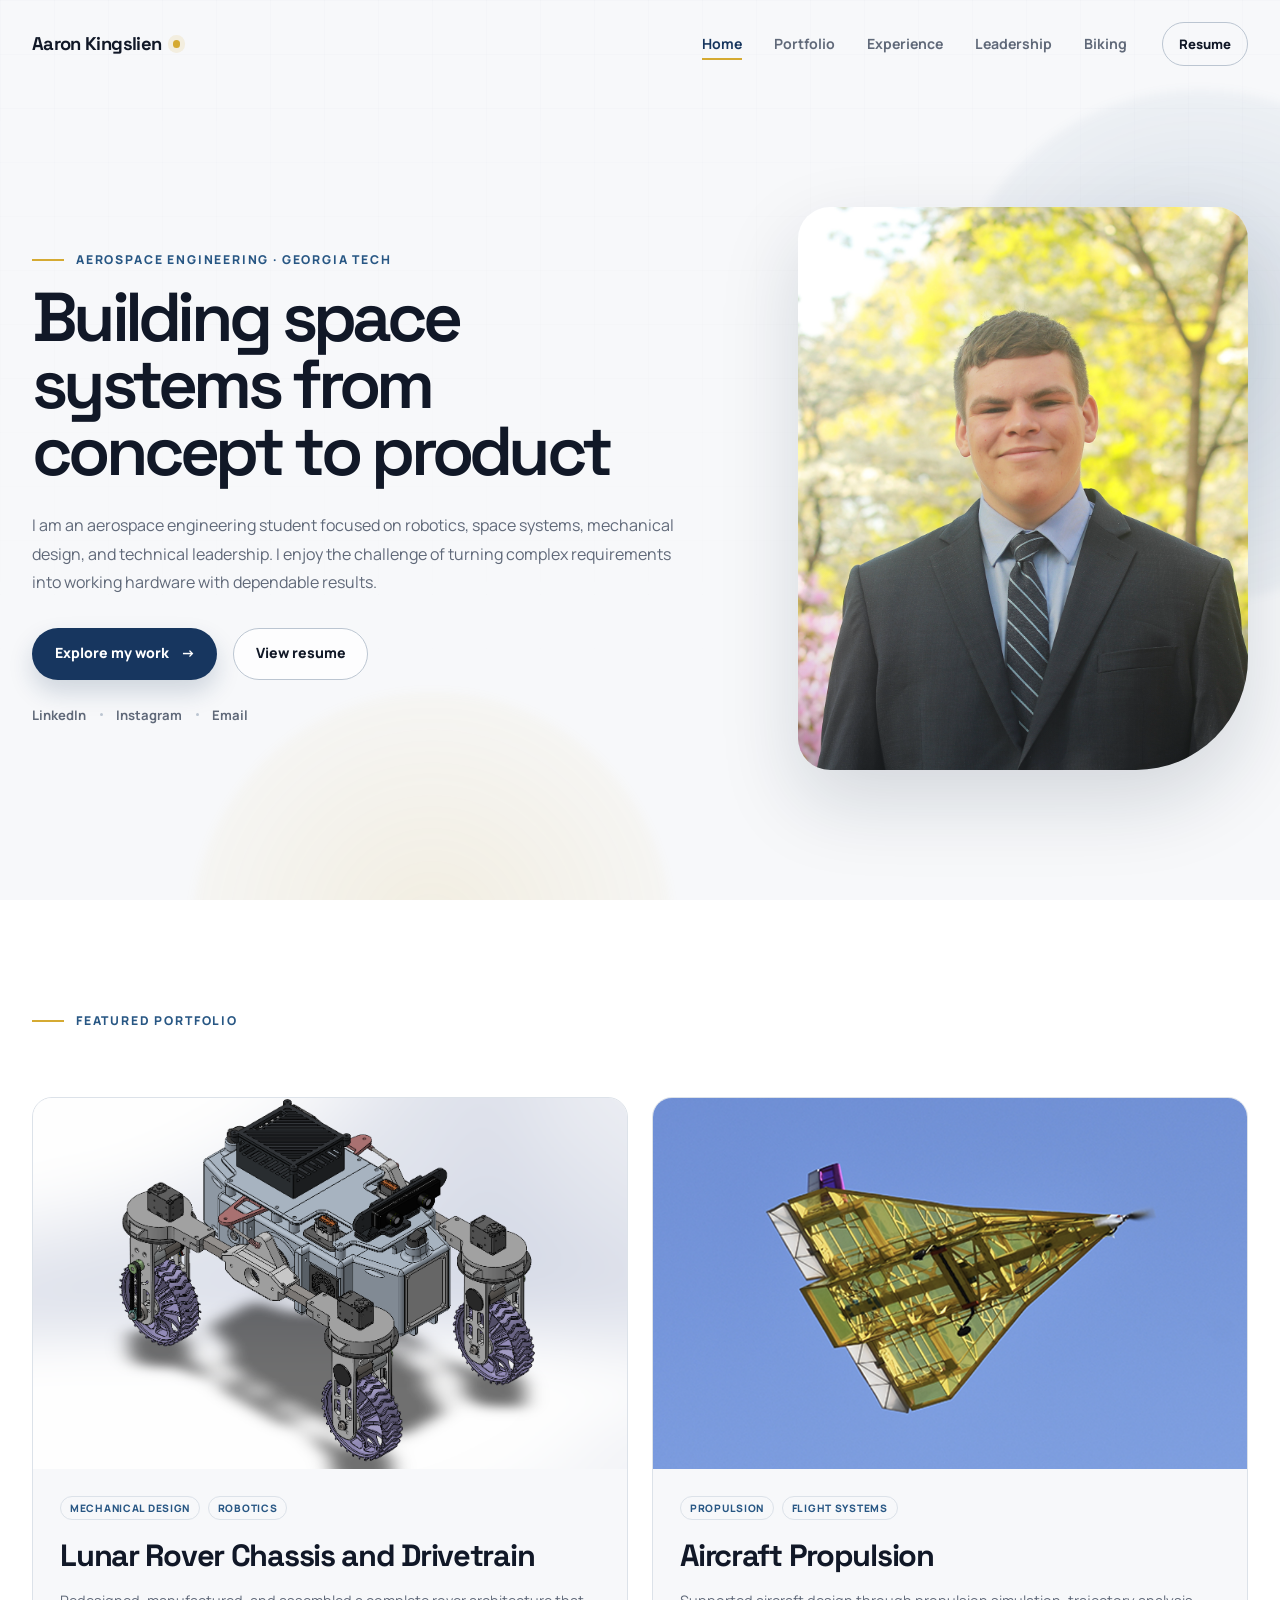
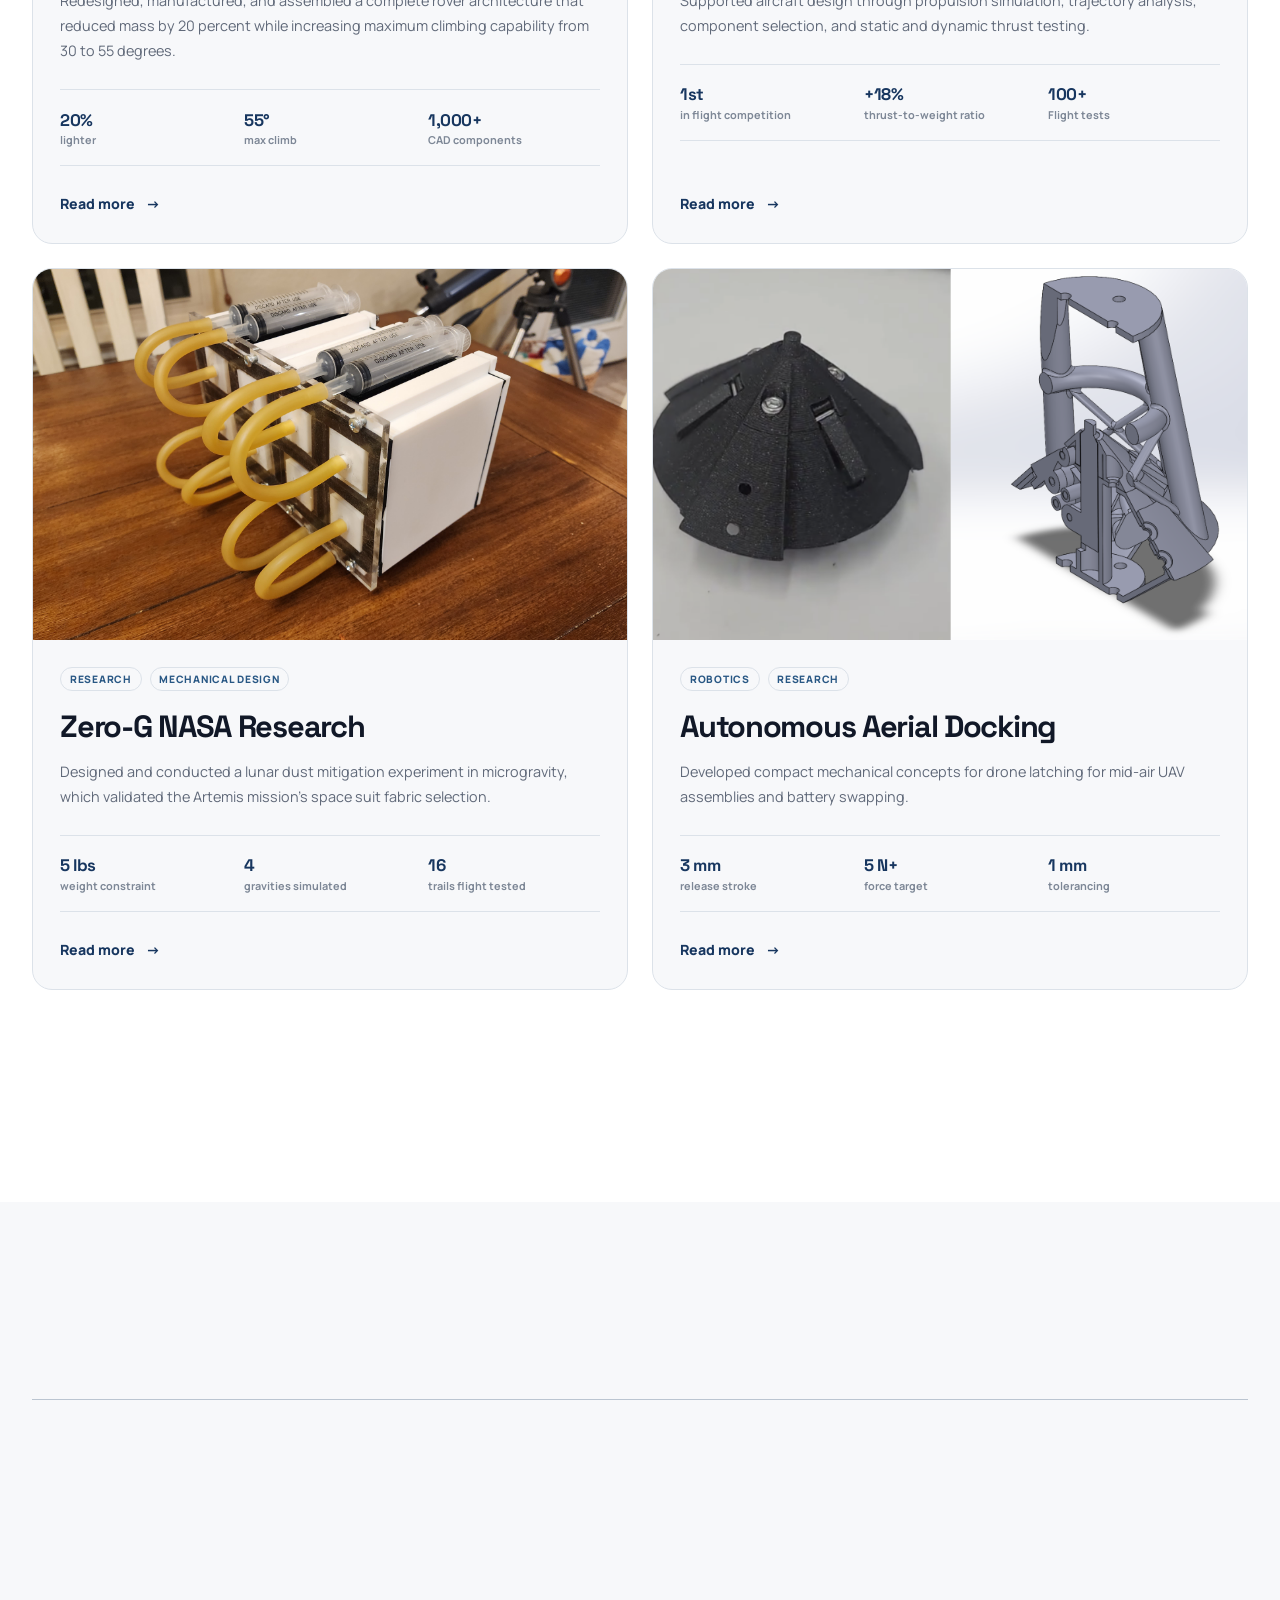
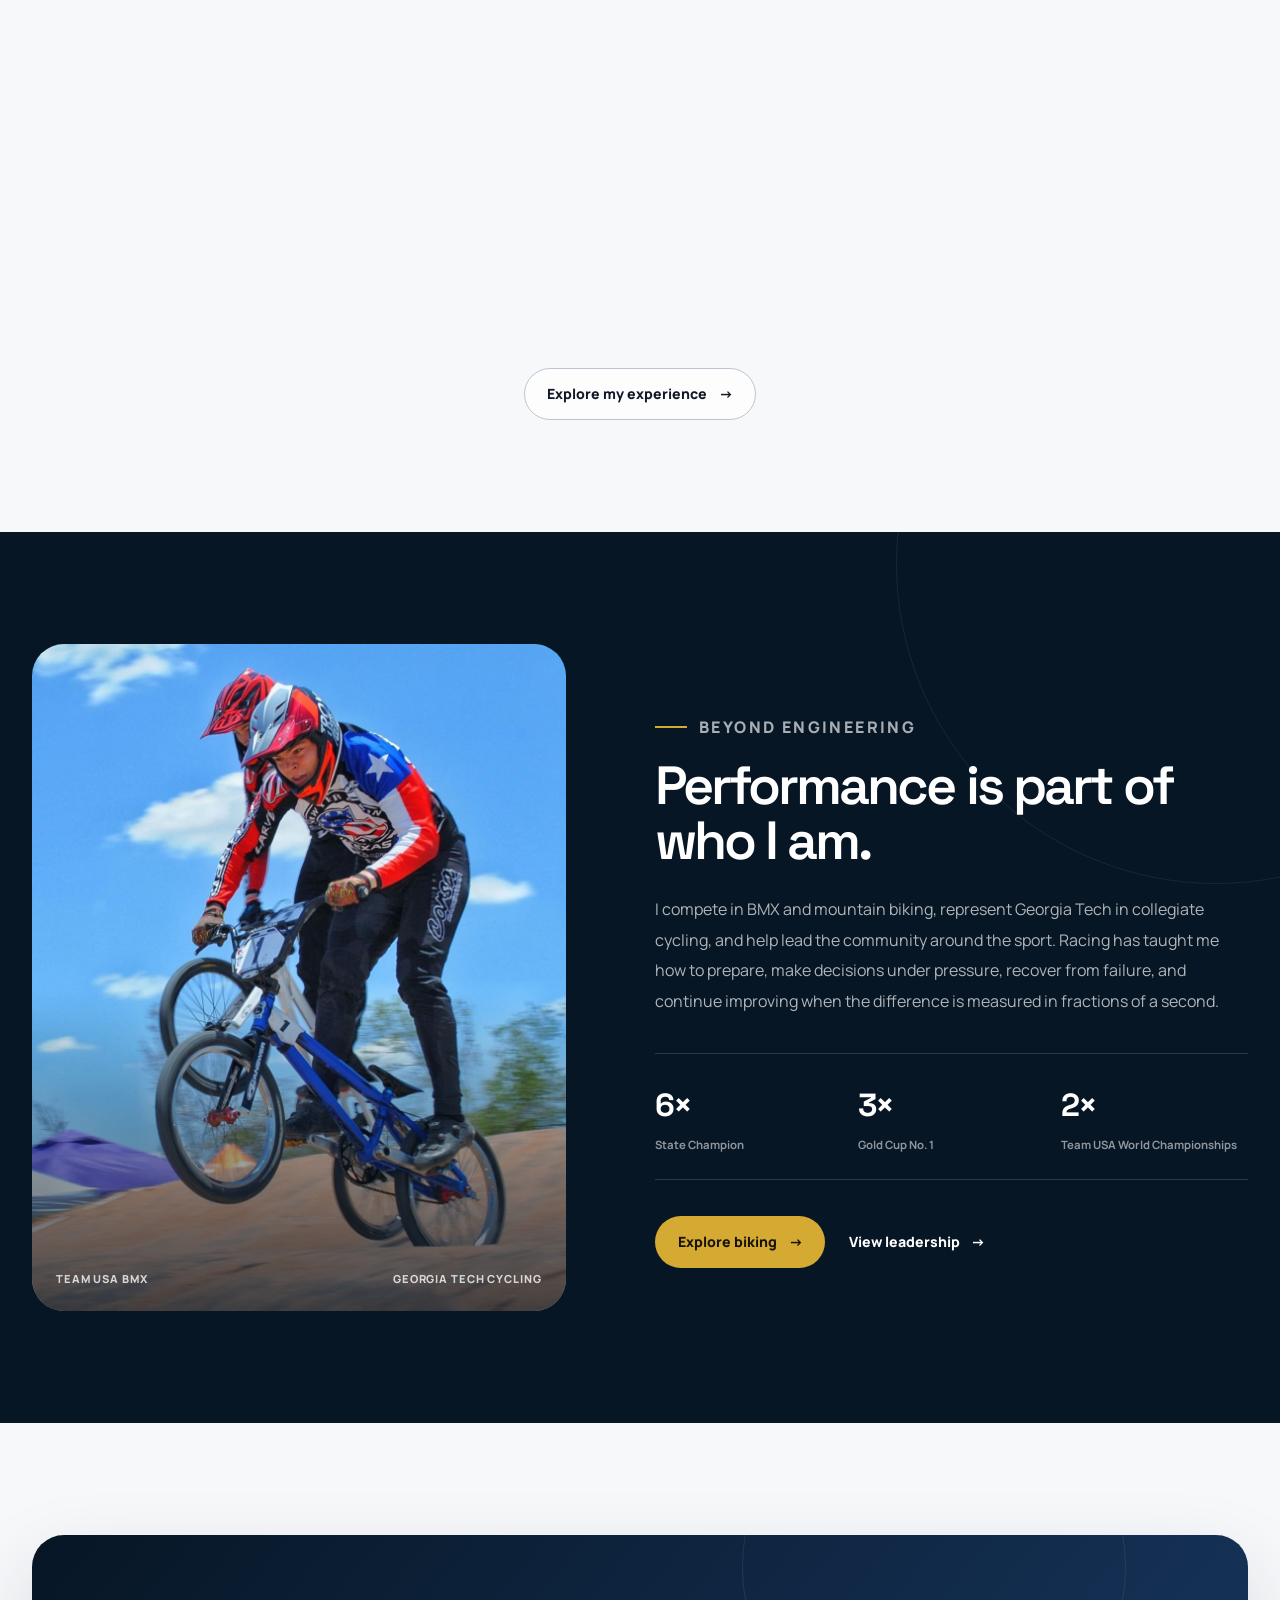
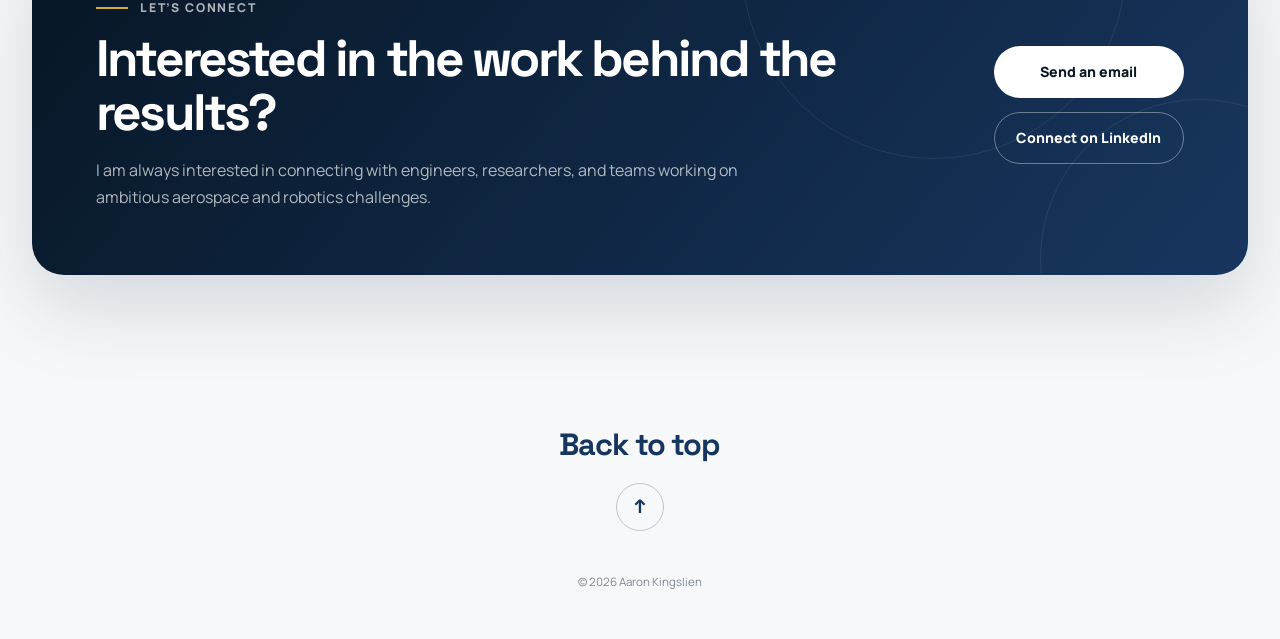
==== index.html @ 7bcaa2c6 "Uploaded from VS Code" ====
<!DOCTYPE html>
<html lang="en">
<head>
    <meta charset="UTF-8">

    <meta
        name="viewport"
        content="width=device-width, initial-scale=1.0"
    >

    <meta
        name="description"
        content="Aaron Kingslien is an aerospace engineering student at Georgia Tech focused on robotics, space systems, mechanical design, and high-performance engineering."
    >

    <title>Aaron Kingslien | Aerospace Engineering</title>

    <link rel="preconnect" href="https://fonts.googleapis.com">
    <link rel="preconnect" href="https://fonts.gstatic.com" crossorigin>

    <link
        href="https://fonts.googleapis.com/css2?family=Manrope:wght@400;500;600;700&family=Space+Grotesk:wght@500;600;700&display=swap"
        rel="stylesheet"
    >

    <link rel="stylesheet" href="./style.css">
    <link rel="stylesheet" href="./mediaqueries.css">

    <script src="./script.js" defer></script>
</head>

<body>
    <a class="skip-link" href="#main-content">
        Skip to main content
    </a>

    <header class="site-header" id="site-header">
        <nav class="navbar container" aria-label="Primary navigation">
            <a class="site-logo" href="./" aria-label="Aaron Kingslien home">
                <span class="site-logo__name">Aaron Kingslien</span>
                <span class="site-logo__mark" aria-hidden="true"></span>
            </a>

            <button
                class="menu-toggle"
                type="button"
                aria-label="Open navigation menu"
                aria-expanded="false"
                aria-controls="primary-menu"
            >
                <span></span>
                <span></span>
                <span></span>
            </button>

            <div class="nav-menu" id="primary-menu">
                <ul class="nav-links">
                    <li>
                        <a class="nav-link active" href="./" aria-current="page">
                            Home
                        </a>
                    </li>

                    <li>
                        <a class="nav-link" href="./portfolio/">
                            Portfolio
                        </a>
                    </li>

                    <li>
                        <a class="nav-link" href="./experience/">
                            Experience
                        </a>
                    </li>

                    <li>
                        <a class="nav-link" href="./leadership/">
                            Leadership
                        </a>
                    </li>

                    <li>
                        <a class="nav-link" href="./biking/">
                            Biking
                        </a>
                    </li>
                </ul>

                <a
                    class="nav-resume"
                    href="./assets/Aaron_Kingslien_Resume.pdf"
                    target="_blank"
                    rel="noopener noreferrer"
                >
                    Resume
                </a>
            </div>
        </nav>
    </header>

    <main id="main-content">

        <!-- =====================================================
             HERO
        ====================================================== -->

        <section class="hero section">
            <div class="hero__background" aria-hidden="true">
                <div class="hero__grid"></div>
                <div class="hero__orb hero__orb--one"></div>
                <div class="hero__orb hero__orb--two"></div>
            </div>

            <div class="hero__layout container">
                <div class="hero__content reveal">
                    <p class="eyebrow">
                        Aerospace Engineering · Georgia Tech
                    </p>

                    <h1 class="hero__title">
                        Building space systems from concept to product
                    </h1>

                    <p class="hero__description">
                        I am an aerospace engineering student focused on robotics,
                        space systems, mechanical design, and technical leadership.
                        I enjoy the challenge of turning complex requirements into working hardware with dependable results.
                    </p>

                    <div class="hero__actions">
                        <a class="button button--primary" href="./portfolio/">
                            Explore my work
                            <span aria-hidden="true">→</span>
                        </a>

                        <a
                            class="button button--secondary"
                            href="./assets/Aaron_Kingslien_Resume.pdf"
                            target="_blank"
                            rel="noopener noreferrer"
                        >
                            View resume
                        </a>
                    </div>

                    <div class="hero__links" aria-label="Professional links">
                        <a
                            href="https://www.linkedin.com/in/aaron-kingslien/"
                            target="_blank"
                            rel="noopener noreferrer"
                        >
                            LinkedIn
                        </a>

                        <span aria-hidden="true"></span>

                        <a
                            href="https://www.instagram.com/aaronkingslien/"
                            target="_blank"
                            rel="noopener noreferrer"
                        >
                            Instagram
                        </a>

                        <span aria-hidden="true"></span>

                        <a href="mailto:akingslien3@gatech.edu">
                            Email
                        </a>
                    </div>
                </div>

                <div class="hero__visual reveal">
                    <div class="hero__image-frame">
                        <img
                            class="hero__image"
                            src="./assets/GT_Headshot.JPG"
                            alt="Aaron Kingslien"
                        >
                    </div>
                </div>
            </div>
        </section>


        <!-- =====================================================
             FEATURED PORTFOLIO
        ====================================================== -->

        <section class="featured-work section">
            <div class="container">
                <div class="section-heading section-heading--split reveal">
                    <div>
                        <p class="eyebrow">Featured portfolio</p>

                    </div>

                </div>

                <div class="portfolio-grid">

                    <article class="portfolio-card reveal" id="lunar-rover">
                        <a
                            class="portfolio-card__image-link"
                            href="./portfolio/#lunar-rover"
                            aria-label="View lunar rover project"
                        >
                            <div class="portfolio-card__image-wrap">
                                <img
                                    class="portfolio-card__image"
                                    src="./assets/NOVA_CAD.png"
                                    alt="Lunar rover chassis and drivetrain redesign"
                                    loading="lazy"
                                >
                            </div>
                        </a>

                        <div class="portfolio-card__body">
                            <div class="portfolio-card__meta">
                                <span>Mechanical Design</span>
                                <span>Robotics</span>
                            </div>

                            <h3>
                                Lunar Rover Chassis and Drivetrain
                            </h3>

                            <p>
                                Redesigned, manufactured, and assembled a complete
                                rover architecture that reduced mass by 20 percent
                                while increasing maximum climbing capability from
                                30 to 55 degrees.
                            </p>

                            <div class="portfolio-card__metrics">
                                <span>
                                    <strong>20%</strong>
                                    lighter
                                </span>

                                <span>
                                    <strong>55°</strong>
                                    max climb
                                </span>

                                <span>
                                    <strong>1,000+</strong>
                                    CAD components
                                </span>
                            </div>

                            <a class="text-link" href="./portfolio/#lunar-rover">
                                Read more
                                <span aria-hidden="true">→</span>
                            </a>
                        </div>
                    </article>

                    <article class="portfolio-card reveal" id="propulsion">
                        <a
                            class="portfolio-card__image-link"
                            href="./portfolio/#design-build-fly"
                            aria-label="View propulsion project"
                        >
                            <div class="portfolio-card__image-wrap">
                                <img
                                    class="portfolio-card__image"
                                    src="./assets/DBF_AquaBuzz.png"
                                    alt="Aircraft propulsion and performance testing"
                                    loading="lazy"
                                >
                            </div>
                        </a>

                        <div class="portfolio-card__body">
                            <div class="portfolio-card__meta">
                                <span>Propulsion</span>
                                <span>Flight Systems</span>
                            </div>

                            <h3>
                                Aircraft Propulsion
                            </h3>

                            <p>
                                Supported aircraft design through propulsion
                                simulation, trajectory analysis, component selection,
                                and static and dynamic thrust testing.
                            </p>

                            <div class="portfolio-card__metrics">
                                <span>
                                    <strong>1st</strong>
                                    in flight competition
                                </span>

                                <span>
                                    <strong>+18%</strong>
                                    thrust-to-weight ratio
                                </span>

                                <span>
                                    <strong>100+</strong>
                                    Flight tests
                                </span>
                            </div>

                            <a class="text-link" href="./portfolio/#design-build-fly">
                                Read more
                                <span aria-hidden="true">→</span>
                            </a>
                        </div>
                    </article>


                    <article class="portfolio-card reveal" id="zero-g">
                        <a
                            class="portfolio-card__image-link"
                            href="./portfolio/#zero-g"
                            aria-label="View Zero-G research project"
                        >
                            <div class="portfolio-card__image-wrap">
                                <img
                                    class="portfolio-card__image"
                                    src="./assets/Dust_Mitigation_Apparatus.jpg"
                                    alt="Zero-G research experiment"
                                    loading="lazy"
                                >
                            </div>
                        </a>

                        <div class="portfolio-card__body">
                            <div class="portfolio-card__meta">
                                <span>Research</span>
                                <span>Mechanical Design</span>
                            </div>

                            <h3>
                                Zero-G NASA Research
                            </h3>

                            <p>
                                Designed and conducted a lunar dust mitigation experiment in microgravity, which
                                validated the Artemis mission's space suit fabric selection.
                            </p>

                            <div class="portfolio-card__metrics">
                                <span>
                                    <strong>5 lbs</strong>
                                    weight constraint
                                </span>

                                <span>
                                    <strong>4</strong>
                                    gravities simulated
                                </span>

                                <span>
                                    <strong>16</strong>
                                    trails flight tested
                                </span>
                            </div>

                            <a class="text-link" href="./portfolio/#zero-g">
                                Read more
                                <span aria-hidden="true">→</span>
                            </a>
                        </div>
                    </article>
                    
                    <article class="portfolio-card reveal" id="aerolatch">
                        <a
                            class="portfolio-card__image-link"
                            href="./portfolio/#aerolatch"
                            aria-label="View aerial docking project"
                        >
                            <div class="portfolio-card__image-wrap">
                                <img
                                    class="portfolio-card__image"
                                    src="./assets/AeroLatch_Early_Stage.png"
                                    alt="Autonomous aerial docking system"
                                    loading="lazy"
                                >
                            </div>
                        </a>

                        <div class="portfolio-card__body">
                            <div class="portfolio-card__meta">
                                <span>Robotics</span>
                                <span>Research</span>
                            </div>

                            <h3>
                                Autonomous Aerial Docking
                            </h3>

                            <p>
                                Developed compact mechanical concepts for drone latching for mid-air UAV assemblies and battery swapping.
                            </p>

                            <div class="portfolio-card__metrics">
                                <span>
                                    <strong>3 mm</strong>
                                    release stroke
                                </span>

                                <span>
                                    <strong>5 N+</strong>
                                    force target
                                </span>

                                <span>
                                    <strong>1 mm</strong>
                                    tolerancing
                                </span>
                            </div>

                            <a class="text-link" href="./portfolio/#aerolatch">
                                Read more
                                <span aria-hidden="true">→</span>
                            </a>
                        </div>
                    </article>

                </div>

                <div class="section-action reveal">
                    <a class="button button--secondary" href="./portfolio/">
                        View complete portfolio
                        <span aria-hidden="true">→</span>
                    </a>
                </div>
            </div>
        </section>


        <!-- =====================================================
             EXPERIENCE
        ====================================================== -->

        <section class="experience-preview section">
            <div class="container">
                <div class="section-heading section-heading--split reveal">
                    <div>
                        <p class="eyebrow">Featured Experience</p>
                    </div>
                </div>

                <div class="experience-list">

                    <article class="experience-row reveal">
                        <div class="experience-row__index">01</div>

                        <div class="experience-row__organization">
                            <h3>Aerospace Robotics Laboratory</h3>
                            <p>Georgia Institute of Technology</p>
                        </div>

                        <div class="experience-row__role">
                            <span>Undergraduate Researcher</span>
                            <span>Robotics · Mechanical Systems</span>
                        </div>

                        <a
                            class="experience-row__link"
                            href="./experience/#arl"
                            aria-label="View Aerospace Robotics Laboratory experience"
                        >
                            <span aria-hidden="true">↗</span>
                        </a>
                    </article>

                    <article class="experience-row reveal">
                        <div class="experience-row__index">02</div>

                        <div class="experience-row__organization">
                            <h3>Southwest Research Institute</h3>
                            <p>San Antonio, Texas</p>
                        </div>

                        <div class="experience-row__role">
                            <span>Aerospace Engineering Intern</span>
                            <span>Space Hardware · Instrumentation</span>
                        </div>

                        <a
                            class="experience-row__link"
                            href="./experience/#swri"
                            aria-label="View Southwest Research Institute experience"
                        >
                            <span aria-hidden="true">↗</span>
                        </a>
                    </article>

                    <article class="experience-row reveal">
                        <div class="experience-row__index">03</div>

                        <div class="experience-row__organization">
                            <h3>NASA Intern</h3>
                            <p>Austin, Texas</p>
                        </div>

                        <div class="experience-row__role">
                            <span>Student Researcher</span>
                            <span>Mechanical Design · Scientific Communication</span>
                        </div>

                        <a
                            class="experience-row__link"
                            href="./experience/#nasa-sees"
                            aria-label="View NASA SEES experience"
                        >
                            <span aria-hidden="true">↗</span>
                        </a>
                    </article>

                    <article class="experience-row reveal">
                        <div class="experience-row__index">04</div>

                        <div class="experience-row__organization">
                            <h3>Georgia Tech Design Build Fly</h3>
                            <p>Student Aircraft Design Team</p>
                        </div>

                        <div class="experience-row__role">
                            <span>Propulsion Lead</span>
                            <span>Flight Testing · Simulations</span>
                        </div>

                        <a
                            class="experience-row__link"
                            href="./experience/#dbf"
                            aria-label="View Design Build Fly experience"
                        >
                            <span aria-hidden="true">↗</span>
                        </a>
                    </article>

                </div>

                <div class="section-action reveal">
                    <a class="button button--secondary" href="./experience/">
                        Explore my experience
                        <span aria-hidden="true">→</span>
                    </a>
                </div>
            </div>
        </section>


        <!-- =====================================================
             BEYOND ENGINEERING
        ====================================================== -->

        <section class="beyond-engineering section">
            <div class="container">
                <div class="beyond-engineering__layout">

                    <div class="beyond-engineering__image-wrap reveal">
                        <img
                            class="beyond-engineering__image"
                            src="./assets/BMX_Battle_With_Trevor.jpg"
                            alt="Aaron Kingslien competing in cycling"
                            loading="lazy"
                        >

                        <div class="beyond-engineering__caption">
                            <span>Team USA BMX</span>
                            <span>Georgia Tech Cycling</span>
                        </div>
                    </div>

                    <div class="beyond-engineering__content reveal">
                        <p class="eyebrow">Beyond engineering</p>

                        <h2 class="section-title">
                            Performance is part of who I am.
                        </h2>

                        <p>
                            I compete in BMX and mountain biking, represent Georgia
                            Tech in collegiate cycling, and help lead the community
                            around the sport. Racing has taught me how to prepare,
                            make decisions under pressure, recover from failure,
                            and continue improving when the difference is measured
                            in fractions of a second.
                        </p>

                        <div class="beyond-engineering__stats">
                            <div>
                                <strong>6×</strong>
                                <span>State Champion</span>
                            </div>

                            <div>
                                <strong>3×</strong>
                                <span>Gold Cup No. 1</span>
                            </div>

                            <div>
                                <strong>2×</strong>
                                <span>Team USA World Championships</span>
                            </div>
                        </div>

                        <div class="beyond-engineering__actions">
                            <a class="button button--primary" href="./biking/">
                                Explore biking
                                <span aria-hidden="true">→</span>
                            </a>

                            <a class="text-link" href="./leadership/">
                                View leadership
                                <span aria-hidden="true">→</span>
                            </a>
                        </div>
                    </div>

                </div>
            </div>
        </section>


        <!-- =====================================================
             CONTACT
        ====================================================== -->

        <section class="contact-section section" id="contact">
            <div class="container">
                <div class="contact-card reveal">

                    <div class="contact-card__content">
                        <p class="eyebrow">Let’s connect</p>

                        <h2>
                            Interested in the work behind the results?
                        </h2>

                        <p>
                            I am always interested in connecting with engineers,
                            researchers, and teams working on ambitious aerospace
                            and robotics challenges.
                        </p>
                    </div>

                    <div class="contact-card__actions">
                        <a
                            class="button button--light"
                            href="mailto:akingslien3@gatech.edu"
                        >
                            Send an email
                        </a>

                        <a
                            class="button button--outline-light"
                            href="https://www.linkedin.com/in/aaron-kingslien/"
                            target="_blank"
                            rel="noopener noreferrer"
                        >
                            Connect on LinkedIn
                        </a>
                    </div>

                </div>
            </div>
        </section>

    </main>


    <!-- =====================================================
         BACK TO TOP
    ====================================================== -->

    <footer class="minimal-footer">
        <div class="container">
            <a class="back-to-top reveal" href="#main-content">
                <span>Back to top</span>
                <span class="back-to-top__arrow" aria-hidden="true">↑</span>
            </a>

            <p class="minimal-footer__copyright">
                © <span id="current-year">2026</span> Aaron Kingslien
            </p>
        </div>
    </footer>
</body>
</html>
---- style.css ----
/* =========================================================
   AARON KINGSLIEN — SHARED WEBSITE STYLES
   ========================================================= */


/* -------------------------
   DESIGN VARIABLES
------------------------- */

:root {
    --color-background: #f7f8fa;
    --color-surface: #ffffff;
    --color-surface-soft: #edf1f5;
    --color-text: #111827;
    --color-text-soft: #606979;
    --color-text-light: #7d8796;
    --color-border: #dce2e9;
    --color-border-dark: #bbc5d1;

    --color-primary: #17365f;
    --color-primary-light: #285784;
    --color-primary-dark: #071625;
    --color-accent: #d5aa32;

    --color-white: #ffffff;

    --font-body: "Manrope", sans-serif;
    --font-heading: "Space Grotesk", sans-serif;

    --container-width: 1240px;
    --container-padding: 2rem;

    --section-spacing: 7rem;

    --radius-small: 0.75rem;
    --radius-medium: 1.25rem;
    --radius-large: 2rem;

    --shadow-small:
        0 12px 30px rgba(15, 35, 55, 0.07);

    --shadow-medium:
        0 24px 60px rgba(15, 35, 55, 0.12);

    --shadow-large:
        0 32px 80px rgba(15, 35, 55, 0.15);

    --transition-fast: 180ms ease;
    --transition-standard: 320ms cubic-bezier(0.2, 0.7, 0.2, 1);
}


/* -------------------------
   RESET
------------------------- */

*,
*::before,
*::after {
    box-sizing: border-box;
    margin: 0;
    padding: 0;
}

html {
    scroll-behavior: smooth;
    scroll-padding-top: 6rem;
}

body {
    min-width: 320px;
    overflow-x: hidden;
    background: var(--color-background);
    color: var(--color-text);
    font-family: var(--font-body);
    font-size: 1rem;
    line-height: 1.7;
    -webkit-font-smoothing: antialiased;
    text-rendering: optimizeLegibility;
}

body.menu-open {
    overflow: hidden;
}

img,
picture,
svg,
video {
    display: block;
    max-width: 100%;
}

button,
input,
textarea,
select {
    font: inherit;
}

button {
    border: 0;
}

a {
    color: inherit;
    text-decoration: none;
}

ul,
ol {
    list-style: none;
}

::selection {
    background: var(--color-primary);
    color: var(--color-white);
}


/* -------------------------
   ACCESSIBILITY
------------------------- */

.skip-link {
    position: fixed;
    top: 1rem;
    left: 1rem;
    z-index: 9999;
    padding: 0.8rem 1rem;
    border-radius: var(--radius-small);
    background: var(--color-primary-dark);
    color: var(--color-white);
    font-weight: 700;
    transform: translateY(-180%);
    transition: transform var(--transition-fast);
}

.skip-link:focus {
    transform: translateY(0);
}

:focus-visible {
    outline: 3px solid rgba(213, 170, 50, 0.65);
    outline-offset: 4px;
}


/* -------------------------
   GLOBAL LAYOUT
------------------------- */

.container {
    width: min(
        calc(100% - (var(--container-padding) * 2)),
        var(--container-width)
    );
    margin-inline: auto;
}

.section {
    position: relative;
    padding-block: var(--section-spacing);
}

.eyebrow {
    display: flex;
    align-items: center;
    gap: 0.75rem;
    margin-bottom: 1rem;
    color: var(--color-primary-light);
    font-size: 0.76rem;
    font-weight: 800;
    letter-spacing: 0.15em;
    line-height: 1.4;
    text-transform: uppercase;
}

.eyebrow::before {
    width: 2rem;
    height: 2px;
    background: var(--color-accent);
    content: "";
}

.section-heading {
    max-width: 790px;
    margin-bottom: 3.25rem;
}

.section-heading--split {
    display: grid;
    grid-template-columns: minmax(0, 1.1fr) minmax(280px, 0.75fr);
    gap: 5rem;
    align-items: end;
    max-width: none;
}

.section-title {
    max-width: 850px;
    font-family: var(--font-heading);
    font-size: clamp(2.4rem, 4.2vw, 4.2rem);
    font-weight: 600;
    letter-spacing: -0.055em;
    line-height: 1.03;
}

.section-summary {
    max-width: 650px;
    color: var(--color-text-soft);
    font-size: 1.02rem;
    line-height: 1.85;
}

.section-action {
    display: flex;
    justify-content: center;
    margin-top: 3rem;
}


/* -------------------------
   BUTTONS AND LINKS
------------------------- */

.button {
    display: inline-flex;
    min-height: 3.25rem;
    align-items: center;
    justify-content: center;
    gap: 0.75rem;
    padding: 0.85rem 1.35rem;
    border: 1px solid transparent;
    border-radius: 999px;
    font-size: 0.88rem;
    font-weight: 800;
    line-height: 1;
    transition:
        color var(--transition-standard),
        background-color var(--transition-standard),
        border-color var(--transition-standard),
        box-shadow var(--transition-standard),
        transform var(--transition-standard);
}

.button:hover {
    transform: translateY(-3px);
}

.button span {
    transition: transform var(--transition-standard);
}

.button:hover span {
    transform: translateX(3px);
}

.button--primary {
    background: var(--color-primary);
    color: var(--color-white);
    box-shadow: 0 12px 24px rgba(23, 54, 95, 0.18);
}

.button--primary:hover {
    background: var(--color-primary-dark);
    box-shadow: 0 18px 34px rgba(23, 54, 95, 0.25);
}

.button--secondary {
    border-color: var(--color-border-dark);
    background: rgba(255, 255, 255, 0.72);
    color: var(--color-text);
}

.button--secondary:hover {
    border-color: var(--color-primary);
    background: var(--color-white);
    color: var(--color-primary);
    box-shadow: var(--shadow-small);
}

.button--light {
    background: var(--color-white);
    color: var(--color-primary-dark);
}

.button--light:hover {
    background: #edf4fb;
}

.button--outline-light {
    border-color: rgba(255, 255, 255, 0.38);
    color: var(--color-white);
}

.button--outline-light:hover {
    border-color: var(--color-white);
    background: rgba(255, 255, 255, 0.08);
}

.text-link {
    display: inline-flex;
    align-items: center;
    gap: 0.65rem;
    color: var(--color-primary);
    font-size: 0.88rem;
    font-weight: 800;
    transition:
        color var(--transition-fast),
        gap var(--transition-standard);
}

.text-link:hover {
    gap: 0.95rem;
    color: var(--color-primary-dark);
}


/* -------------------------
   HEADER AND NAVIGATION
------------------------- */

.site-header {
    position: fixed;
    top: 0;
    right: 0;
    left: 0;
    z-index: 1000;
    border-bottom: 1px solid transparent;
    transition:
        background-color var(--transition-standard),
        border-color var(--transition-standard),
        box-shadow var(--transition-standard);
}

.site-header.scrolled {
    border-color: rgba(188, 197, 209, 0.5);
    background: rgba(247, 248, 250, 0.9);
    box-shadow: 0 8px 28px rgba(17, 24, 39, 0.05);
    backdrop-filter: blur(18px);
    -webkit-backdrop-filter: blur(18px);
}

.navbar {
    display: flex;
    min-height: 5.5rem;
    align-items: center;
    justify-content: space-between;
    gap: 2rem;
}

.site-logo {
    position: relative;
    z-index: 10;
    display: inline-flex;
    align-items: center;
    gap: 0.7rem;
    color: var(--color-text);
    font-family: var(--font-heading);
    font-size: 1.15rem;
    font-weight: 700;
    letter-spacing: -0.035em;
}

.site-logo__mark {
    width: 0.47rem;
    height: 0.47rem;
    border-radius: 50%;
    background: var(--color-accent);
    box-shadow: 0 0 0 5px rgba(213, 170, 50, 0.13);
}

.nav-menu {
    display: flex;
    align-items: center;
    gap: 2.2rem;
}

.nav-links {
    display: flex;
    align-items: center;
    gap: 2rem;
}

.nav-link {
    position: relative;
    padding-block: 0.4rem;
    color: var(--color-text-soft);
    font-size: 0.88rem;
    font-weight: 700;
    transition: color var(--transition-fast);
}

.nav-link::after {
    position: absolute;
    right: 0;
    bottom: 0;
    left: 0;
    height: 2px;
    background: var(--color-accent);
    content: "";
    transform: scaleX(0);
    transform-origin: right;
    transition: transform var(--transition-standard);
}

.nav-link:hover,
.nav-link.active {
    color: var(--color-primary);
}

.nav-link:hover::after,
.nav-link.active::after {
    transform: scaleX(1);
    transform-origin: left;
}

.nav-resume {
    display: inline-flex;
    min-height: 2.75rem;
    align-items: center;
    padding: 0.6rem 1rem;
    border: 1px solid var(--color-border-dark);
    border-radius: 999px;
    font-size: 0.82rem;
    font-weight: 800;
    transition:
        color var(--transition-standard),
        background-color var(--transition-standard),
        border-color var(--transition-standard),
        transform var(--transition-standard);
}

.nav-resume:hover {
    border-color: var(--color-primary);
    background: var(--color-primary);
    color: var(--color-white);
    transform: translateY(-2px);
}

.menu-toggle {
    display: none;
    position: relative;
    z-index: 10;
    width: 2.8rem;
    height: 2.8rem;
    align-items: center;
    justify-content: center;
    border-radius: 50%;
    background: transparent;
    cursor: pointer;
}

.menu-toggle span {
    position: absolute;
    width: 1.45rem;
    height: 2px;
    border-radius: 999px;
    background: var(--color-text);
    transition:
        top var(--transition-standard),
        transform var(--transition-standard),
        opacity var(--transition-standard);
}

.menu-toggle span:nth-child(1) {
    top: 0.88rem;
}

.menu-toggle span:nth-child(2) {
    top: 1.35rem;
}

.menu-toggle span:nth-child(3) {
    top: 1.82rem;
}

.menu-toggle.open span:nth-child(1) {
    top: 1.35rem;
    transform: rotate(45deg);
}

.menu-toggle.open span:nth-child(2) {
    opacity: 0;
}

.menu-toggle.open span:nth-child(3) {
    top: 1.35rem;
    transform: rotate(-45deg);
}


/* -------------------------
   HERO
------------------------- */

.hero {
    display: flex;
    min-height: 100svh;
    align-items: center;
    overflow: hidden;
    padding-top: 7.8rem;
    padding-bottom: 3rem;
}

.hero__background {
    position: absolute;
    inset: 0;
    z-index: -2;
    overflow: hidden;
    pointer-events: none;
}

.hero__grid {
    position: absolute;
    inset: 0;
    opacity: 0.4;
    background-image:
        linear-gradient(
            rgba(23, 54, 95, 0.045) 1px,
            transparent 1px
        ),
        linear-gradient(
            90deg,
            rgba(23, 54, 95, 0.045) 1px,
            transparent 1px
        );
    background-size: 54px 54px;
    mask-image:
        linear-gradient(
            to bottom,
            rgba(0, 0, 0, 0.8),
            transparent 90%
        );
}

.hero__orb {
    position: absolute;
    border-radius: 50%;
    filter: blur(5px);
}

.hero__orb--one {
    top: 10%;
    right: -11rem;
    width: 32rem;
    height: 32rem;
    background:
        radial-gradient(
            circle,
            rgba(40, 87, 132, 0.16),
            rgba(40, 87, 132, 0)
        );
}

.hero__orb--two {
    bottom: -17rem;
    left: 15%;
    width: 30rem;
    height: 30rem;
    background:
        radial-gradient(
            circle,
            rgba(213, 170, 50, 0.12),
            rgba(213, 170, 50, 0)
        );
}

.hero__layout {
    display: grid;
    grid-template-columns: minmax(0, 1.08fr) minmax(360px, 0.78fr);
    gap: clamp(4rem, 7vw, 7rem);
    align-items: center;
}

.hero__content {
    position: relative;
    z-index: 2;
}

.hero__title {
    max-width: 760px;
    font-family: var(--font-heading);
    font-size: clamp(3.15rem, 5.4vw, 5.6rem);
    font-weight: 600;
    letter-spacing: -0.068em;
    line-height: 0.97;
}

.hero__description {
    max-width: 700px;
    margin-top: 1.6rem;
    color: var(--color-text-soft);
    font-size: clamp(1rem, 1.25vw, 1.15rem);
    line-height: 1.8;
}

.hero__actions {
    display: flex;
    flex-wrap: wrap;
    gap: 1rem;
    margin-top: 1.9rem;
}

.hero__links {
    display: flex;
    flex-wrap: wrap;
    align-items: center;
    gap: 0.85rem;
    margin-top: 1.5rem;
    color: var(--color-text-soft);
    font-size: 0.82rem;
    font-weight: 700;
}

.hero__links a {
    transition: color var(--transition-fast);
}

.hero__links a:hover {
    color: var(--color-primary);
}

.hero__links > span {
    width: 3px;
    height: 3px;
    border-radius: 50%;
    background: var(--color-border-dark);
}

.hero__visual {
    display: flex;
    justify-content: flex-end;
}

.hero__image-frame {
    position: relative;
    width: min(100%, 450px);
    aspect-ratio: 4 / 5;
    overflow: hidden;
    border-radius: 2rem 2rem 7rem 2rem;
    background: var(--color-surface-soft);
    box-shadow: var(--shadow-large);
}

.hero__image-frame::after {
    position: absolute;
    inset: 0;
    background:
        linear-gradient(
            to top,
            rgba(4, 19, 33, 0.18),
            transparent 38%
        );
    content: "";
    pointer-events: none;
}

.hero__image {
    width: 100%;
    height: 100%;
    object-fit: cover;
    object-position: center;
}


/* -------------------------
   FEATURED PORTFOLIO
------------------------- */

.featured-work {
    background: var(--color-surface);
}

.portfolio-grid {
    display: grid;
    grid-template-columns: repeat(2, minmax(0, 1fr));
    gap: 1.5rem;
}

.portfolio-card {
    display: flex;
    min-height: 100%;
    flex-direction: column;
    overflow: hidden;
    border: 1px solid var(--color-border);
    border-radius: var(--radius-medium);
    background: var(--color-background);
    transition:
        border-color var(--transition-standard),
        box-shadow var(--transition-standard),
        transform var(--transition-standard);
}

.portfolio-card:hover {
    border-color: rgba(23, 54, 95, 0.28);
    box-shadow: var(--shadow-medium);
    transform: translateY(-6px);
}

.portfolio-card__image-wrap {
    aspect-ratio: 16 / 10;
    overflow: hidden;
    background: var(--color-surface-soft);
}

.portfolio-card__image {
    width: 100%;
    height: 100%;
    object-fit: cover;
    object-position: center;
    transition: transform 700ms cubic-bezier(0.2, 0.7, 0.2, 1);
}

.portfolio-card:hover .portfolio-card__image {
    transform: scale(1.045);
}

.portfolio-card__body {
    display: flex;
    flex: 1;
    flex-direction: column;
    align-items: flex-start;
    padding: 1.7rem;
}

.portfolio-card__meta {
    display: flex;
    flex-wrap: wrap;
    gap: 0.5rem;
}

.portfolio-card__meta span {
    padding: 0.35rem 0.55rem;
    border: 1px solid var(--color-border);
    border-radius: 999px;
    color: var(--color-primary-light);
    font-size: 0.64rem;
    font-weight: 800;
    letter-spacing: 0.07em;
    line-height: 1;
    text-transform: uppercase;
}

.portfolio-card h3 {
    margin-top: 1.2rem;
    font-family: var(--font-heading);
    font-size: clamp(1.55rem, 2.4vw, 2.15rem);
    letter-spacing: -0.042em;
    line-height: 1.12;
}

.portfolio-card__body > p {
    margin-top: 0.9rem;
    color: var(--color-text-soft);
    font-size: 0.9rem;
    line-height: 1.75;
}

.portfolio-card__metrics {
    display: grid;
    width: 100%;
    grid-template-columns: repeat(3, minmax(0, 1fr));
    gap: 0.8rem;
    margin-block: 1.6rem;
    padding-block: 1.1rem;
    border-top: 1px solid var(--color-border);
    border-bottom: 1px solid var(--color-border);
}

.portfolio-card__metrics span {
    display: flex;
    flex-direction: column;
    color: var(--color-text-light);
    font-size: 0.68rem;
    font-weight: 700;
    line-height: 1.45;
}

.portfolio-card__metrics strong {
    color: var(--color-primary);
    font-family: var(--font-heading);
    font-size: 1.05rem;
    letter-spacing: -0.03em;
}

.portfolio-card .text-link {
    margin-top: auto;
}


/* -------------------------
   EXPERIENCE
------------------------- */

.experience-preview {
    background: var(--color-background);
}

.experience-list {
    border-top: 1px solid var(--color-border-dark);
}

.experience-row {
    display: grid;
    grid-template-columns: 65px minmax(250px, 1.15fr) minmax(280px, 0.85fr) 50px;
    gap: 1.5rem;
    align-items: center;
    min-height: 130px;
    border-bottom: 1px solid var(--color-border);
    transition:
        background-color var(--transition-standard),
        padding var(--transition-standard);
}

.experience-row:hover {
    padding-inline: 1rem;
    background: var(--color-surface);
}

.experience-row__index {
    color: var(--color-text-light);
    font-family: var(--font-heading);
    font-size: 0.72rem;
    font-weight: 700;
    letter-spacing: 0.1em;
}

.experience-row__organization h3 {
    font-family: var(--font-heading);
    font-size: 1.25rem;
    letter-spacing: -0.03em;
}

.experience-row__organization p {
    margin-top: 0.2rem;
    color: var(--color-text-light);
    font-size: 0.79rem;
    font-weight: 600;
}

.experience-row__role {
    display: flex;
    flex-direction: column;
    gap: 0.25rem;
    color: var(--color-text-soft);
    font-size: 0.82rem;
}

.experience-row__role span:first-child {
    color: var(--color-text);
    font-weight: 800;
}

.experience-row__link {
    display: grid;
    width: 2.7rem;
    height: 2.7rem;
    place-items: center;
    border: 1px solid var(--color-border);
    border-radius: 50%;
    color: var(--color-primary);
    transition:
        color var(--transition-standard),
        background-color var(--transition-standard),
        border-color var(--transition-standard),
        transform var(--transition-standard);
}

.experience-row__link:hover {
    border-color: var(--color-primary);
    background: var(--color-primary);
    color: var(--color-white);
    transform: rotate(10deg);
}


/* -------------------------
   BEYOND ENGINEERING
------------------------- */

.beyond-engineering {
    overflow: hidden;
    background: var(--color-primary-dark);
    color: var(--color-white);
}

.beyond-engineering::before {
    position: absolute;
    top: -18rem;
    right: -16rem;
    width: 40rem;
    height: 40rem;
    border: 1px solid rgba(255, 255, 255, 0.07);
    border-radius: 50%;
    content: "";
}

.beyond-engineering .eyebrow {
    color: rgba(255, 255, 255, 0.65);
}

.beyond-engineering__layout {
    display: grid;
    grid-template-columns: minmax(0, 0.9fr) minmax(0, 1fr);
    gap: clamp(3rem, 7vw, 7rem);
    align-items: center;
}

.beyond-engineering__image-wrap {
    position: relative;
    aspect-ratio: 4 / 5;
    overflow: hidden;
    border-radius: var(--radius-large);
    background: #102942;
}

.beyond-engineering__image {
    width: 100%;
    height: 100%;
    object-fit: cover;
    object-position: center;
}

.beyond-engineering__image-wrap::after {
    position: absolute;
    inset: 0;
    background:
        linear-gradient(
            to top,
            rgba(3, 15, 28, 0.72),
            transparent 48%
        );
    content: "";
    pointer-events: none;
}

.beyond-engineering__caption {
    position: absolute;
    right: 1.5rem;
    bottom: 1.4rem;
    left: 1.5rem;
    z-index: 2;
    display: flex;
    justify-content: space-between;
    gap: 1rem;
    color: rgba(255, 255, 255, 0.78);
    font-size: 0.69rem;
    font-weight: 800;
    letter-spacing: 0.08em;
    text-transform: uppercase;
}

.beyond-engineering__content {
    position: relative;
    z-index: 2;
}

.beyond-engineering__content .section-title {
    color: var(--color-white);
}

.beyond-engineering__content > p {
    max-width: 660px;
    margin-top: 1.6rem;
    color: rgba(255, 255, 255, 0.68);
    font-size: 1rem;
    line-height: 1.9;
}

.beyond-engineering__stats {
    display: grid;
    grid-template-columns: repeat(3, minmax(0, 1fr));
    gap: 1rem;
    margin-block: 2.3rem;
    padding-block: 1.5rem;
    border-top: 1px solid rgba(255, 255, 255, 0.15);
    border-bottom: 1px solid rgba(255, 255, 255, 0.15);
}

.beyond-engineering__stats div {
    display: flex;
    flex-direction: column;
}

.beyond-engineering__stats strong {
    font-family: var(--font-heading);
    font-size: 2rem;
    letter-spacing: -0.05em;
}

.beyond-engineering__stats span {
    margin-top: 0.2rem;
    color: rgba(255, 255, 255, 0.55);
    font-size: 0.71rem;
    font-weight: 700;
}

.beyond-engineering__actions {
    display: flex;
    flex-wrap: wrap;
    align-items: center;
    gap: 1.5rem;
}

.beyond-engineering .button--primary {
    background: var(--color-accent);
    color: #17120a;
    box-shadow: none;
}

.beyond-engineering .button--primary:hover {
    background: #e4b83f;
}

.beyond-engineering .text-link {
    color: var(--color-white);
}


/* -------------------------
   CONTACT
------------------------- */

.contact-section {
    background: var(--color-background);
}

.contact-card {
    position: relative;
    display: grid;
    grid-template-columns: minmax(0, 1fr) auto;
    gap: 4rem;
    align-items: center;
    overflow: hidden;
    padding: clamp(2.5rem, 5vw, 4.5rem);
    border-radius: var(--radius-large);
    background:
        linear-gradient(
            130deg,
            var(--color-primary-dark),
            var(--color-primary)
        );
    color: var(--color-white);
    box-shadow: var(--shadow-large);
}

.contact-card::before,
.contact-card::after {
    position: absolute;
    border: 1px solid rgba(255, 255, 255, 0.08);
    border-radius: 50%;
    content: "";
}

.contact-card::before {
    top: -10rem;
    right: 10%;
    width: 24rem;
    height: 24rem;
}

.contact-card::after {
    right: -7rem;
    bottom: -9rem;
    width: 20rem;
    height: 20rem;
}

.contact-card__content,
.contact-card__actions {
    position: relative;
    z-index: 2;
}

.contact-card .eyebrow {
    color: rgba(255, 255, 255, 0.67);
}

.contact-card h2 {
    max-width: 760px;
    font-family: var(--font-heading);
    font-size: clamp(2.2rem, 4vw, 4rem);
    letter-spacing: -0.055em;
    line-height: 1.05;
}

.contact-card__content > p:last-child {
    max-width: 650px;
    margin-top: 1.1rem;
    color: rgba(255, 255, 255, 0.68);
}

.contact-card__actions {
    display: flex;
    flex-direction: column;
    gap: 0.85rem;
}


/* -------------------------
   MINIMAL FOOTER
------------------------- */

.minimal-footer {
    padding: 1rem 0 3rem;
    background: var(--color-background);
}

.minimal-footer .container {
    display: flex;
    flex-direction: column;
    align-items: center;
}

.back-to-top {
    display: inline-flex;
    flex-direction: column;
    align-items: center;
    gap: 0.75rem;
    padding: 1rem 2rem;
    color: var(--color-primary);
    font-family: var(--font-heading);
    font-size: clamp(1.35rem, 2.4vw, 2rem);
    font-weight: 700;
    letter-spacing: -0.035em;
    transition:
        color var(--transition-standard),
        transform var(--transition-standard);
}

.back-to-top:hover {
    color: var(--color-primary-dark);
    transform: translateY(-6px);
}

.back-to-top__arrow {
    display: grid;
    width: 3rem;
    height: 3rem;
    place-items: center;
    border: 1px solid var(--color-border-dark);
    border-radius: 50%;
    font-size: 1.2rem;
    transition:
        color var(--transition-standard),
        background-color var(--transition-standard),
        border-color var(--transition-standard);
}

.back-to-top:hover .back-to-top__arrow {
    border-color: var(--color-primary);
    background: var(--color-primary);
    color: var(--color-white);
}

.minimal-footer__copyright {
    margin-top: 1.5rem;
    color: var(--color-text-light);
    font-size: 0.72rem;
}


/* -------------------------
   BIDIRECTIONAL SCROLL REVEAL
------------------------- */

.reveal {
    opacity: 0;
    transform: translateY(34px);
    transition:
        opacity 700ms cubic-bezier(0.2, 0.7, 0.2, 1),
        transform 700ms cubic-bezier(0.2, 0.7, 0.2, 1);
    will-change: opacity, transform;
}

.reveal.is-visible {
    opacity: 1;
    transform: translateY(0);
}


/* -------------------------
   REDUCED MOTION
------------------------- */

@media (prefers-reduced-motion: reduce) {
    *,
    *::before,
    *::after {
        scroll-behavior: auto !important;
        animation-duration: 0.01ms !important;
        animation-iteration-count: 1 !important;
        transition-duration: 0.01ms !important;
    }

    .reveal {
        opacity: 1;
        transform: none;
    }
}
---- mediaqueries.css ----
/* =========================================================
   AARON KINGSLIEN — RESPONSIVE STYLES
   ========================================================= */


/* -------------------------
   LARGE LAPTOPS
------------------------- */

@media screen and (max-width: 1180px) {
    :root {
        --container-padding: 1.5rem;
        --section-spacing: 6.5rem;
    }

    .hero__layout {
        grid-template-columns: minmax(0, 1fr) minmax(330px, 0.75fr);
        gap: 4rem;
    }

    .section-heading--split {
        gap: 3rem;
    }

    .experience-row {
        grid-template-columns:
            50px
            minmax(230px, 1fr)
            minmax(250px, 0.8fr)
            45px;
    }
}


/* -------------------------
   TABLETS AND SMALL LAPTOPS
------------------------- */

@media screen and (max-width: 980px) {
    :root {
        --section-spacing: 6rem;
    }

    .menu-toggle {
        display: flex;
    }

    .nav-menu {
        position: fixed;
        top: 0;
        right: 0;
        width: min(82vw, 420px);
        height: 100svh;
        flex-direction: column;
        align-items: stretch;
        justify-content: center;
        gap: 2rem;
        padding: 7rem 2rem 2rem;
        background: rgba(247, 248, 250, 0.98);
        box-shadow: -24px 0 60px rgba(5, 20, 35, 0.14);
        transform: translateX(105%);
        transition: transform var(--transition-standard);
        backdrop-filter: blur(18px);
        -webkit-backdrop-filter: blur(18px);
    }

    .nav-menu.open {
        transform: translateX(0);
    }

    .nav-links {
        flex-direction: column;
        align-items: stretch;
        gap: 0;
    }

    .nav-link {
        display: block;
        padding: 1rem 0;
        border-bottom: 1px solid var(--color-border);
        color: var(--color-text);
        font-family: var(--font-heading);
        font-size: 1.35rem;
    }

    .nav-link::after {
        display: none;
    }

    .nav-resume {
        width: fit-content;
        min-height: 3.2rem;
        padding-inline: 1.25rem;
    }

    .hero {
        min-height: auto;
        padding-top: 8.5rem;
        padding-bottom: 5rem;
    }

    .hero__layout {
        grid-template-columns: 1fr;
        gap: 4rem;
    }

    .hero__content {
        max-width: 820px;
    }

    .hero__title {
        max-width: 820px;
        font-size: clamp(3.2rem, 8vw, 5.4rem);
    }

    .hero__visual {
        justify-content: center;
        max-width: 620px;
        margin-inline: auto;
    }

    .hero__image-frame {
        width: min(75vw, 490px);
    }

    .section-heading--split {
        grid-template-columns: 1fr;
        gap: 1.5rem;
    }

    .section-heading--split .section-summary {
        max-width: 720px;
    }

    .portfolio-grid {
        gap: 1.25rem;
    }

    .portfolio-card__body {
        padding: 1.45rem;
    }

    .portfolio-card__metrics {
        grid-template-columns: 1fr;
        gap: 0.6rem;
    }

    .portfolio-card__metrics span {
        flex-direction: row;
        align-items: baseline;
        justify-content: space-between;
        gap: 1rem;
    }

    .experience-row {
        grid-template-columns: 45px minmax(0, 1fr) 45px;
        gap: 1rem;
        padding-block: 1.5rem;
    }

    .experience-row__role {
        grid-column: 2 / 3;
    }

    .experience-row__link {
        grid-column: 3 / 4;
        grid-row: 1 / span 2;
    }

    .beyond-engineering__layout {
        grid-template-columns: 1fr;
        gap: 4rem;
    }

    .beyond-engineering__image-wrap {
        max-width: 620px;
        aspect-ratio: 16 / 11;
    }

    .contact-card {
        grid-template-columns: 1fr;
        gap: 2.5rem;
    }

    .contact-card__actions {
        flex-direction: row;
        flex-wrap: wrap;
    }
}


/* -------------------------
   LARGE PHONES AND SMALL TABLETS
------------------------- */

@media screen and (max-width: 720px) {
    :root {
        --container-padding: 1.1rem;
        --section-spacing: 5rem;
    }

    html {
        scroll-padding-top: 5.5rem;
    }

    .navbar {
        min-height: 4.9rem;
    }

    .site-logo {
        font-size: 1rem;
    }

    .hero {
        padding-top: 7rem;
        padding-bottom: 4rem;
    }

    .hero__grid {
        background-size: 38px 38px;
    }

    .hero__title {
        font-size: clamp(2.9rem, 12vw, 4.4rem);
        line-height: 0.99;
    }

    .hero__description {
        margin-top: 1.4rem;
        font-size: 0.98rem;
        line-height: 1.75;
    }

    .hero__actions {
        flex-direction: column;
        align-items: stretch;
    }

    .hero__actions .button {
        width: 100%;
    }

    .hero__links {
        gap: 0.65rem;
    }

    .hero__visual {
        padding-inline: 1rem;
    }

    .hero__image-frame {
        width: 100%;
        max-width: 430px;
        border-radius: 1.6rem 1.6rem 5rem 1.6rem;
    }

    .section-title {
        font-size: clamp(2.35rem, 9vw, 3.6rem);
    }

    .section-heading {
        margin-bottom: 2.5rem;
    }

    .portfolio-grid {
        grid-template-columns: 1fr;
    }

    .portfolio-card__body {
        padding: 1.35rem;
    }

    .portfolio-card h3 {
        font-size: 1.7rem;
    }

    .portfolio-card__metrics {
        grid-template-columns: 1fr;
    }

    .experience-row {
        grid-template-columns: 35px minmax(0, 1fr);
    }

    .experience-row__index {
        align-self: start;
        padding-top: 0.25rem;
    }

    .experience-row__role {
        grid-column: 2 / 3;
    }

    .experience-row__link {
        display: none;
    }

    .beyond-engineering__image-wrap {
        aspect-ratio: 4 / 5;
    }

    .beyond-engineering__caption {
        flex-direction: column;
        gap: 0.25rem;
    }

    .beyond-engineering__stats {
        grid-template-columns: 1fr;
    }

    .beyond-engineering__stats div {
        flex-direction: row;
        align-items: baseline;
        justify-content: space-between;
        gap: 1rem;
    }

    .beyond-engineering__actions {
        flex-direction: column;
        align-items: stretch;
    }

    .beyond-engineering__actions .button {
        width: 100%;
    }

    .contact-card {
        padding: 2rem 1.4rem;
        border-radius: 1.4rem;
    }

    .contact-card__actions {
        flex-direction: column;
    }

    .contact-card__actions .button {
        width: 100%;
    }

    .minimal-footer {
        padding-bottom: 2.5rem;
    }
}


/* -------------------------
   SMALL PHONES
------------------------- */

@media screen and (max-width: 480px) {
    :root {
        --container-padding: 0.9rem;
    }

    .nav-menu {
        width: 100%;
        padding-inline: 1.4rem;
    }

    .hero__title {
        font-size: clamp(2.65rem, 13vw, 3.7rem);
    }

    .hero__links > span {
        display: none;
    }

    .hero__links {
        align-items: flex-start;
        gap: 0.8rem 1rem;
    }

    .hero__image-frame {
        border-radius: 1.4rem 1.4rem 3.5rem 1.4rem;
    }

    .portfolio-card__body {
        padding: 1.15rem;
    }

    .portfolio-card h3 {
        font-size: 1.55rem;
    }

    .portfolio-card__body > p {
        font-size: 0.86rem;
    }

    .experience-row {
        grid-template-columns: 28px minmax(0, 1fr);
        gap: 0.75rem;
    }

    .beyond-engineering__content > p {
        font-size: 0.94rem;
    }

    .back-to-top {
        font-size: 1.4rem;
    }
}


/* -------------------------
   LANDSCAPE MOBILE MENU
------------------------- */

@media screen and (max-height: 620px) and (max-width: 980px) {
    .nav-menu {
        justify-content: flex-start;
        overflow-y: auto;
        padding-top: 5.5rem;
    }

    .nav-link {
        padding-block: 0.75rem;
        font-size: 1.1rem;
    }
}
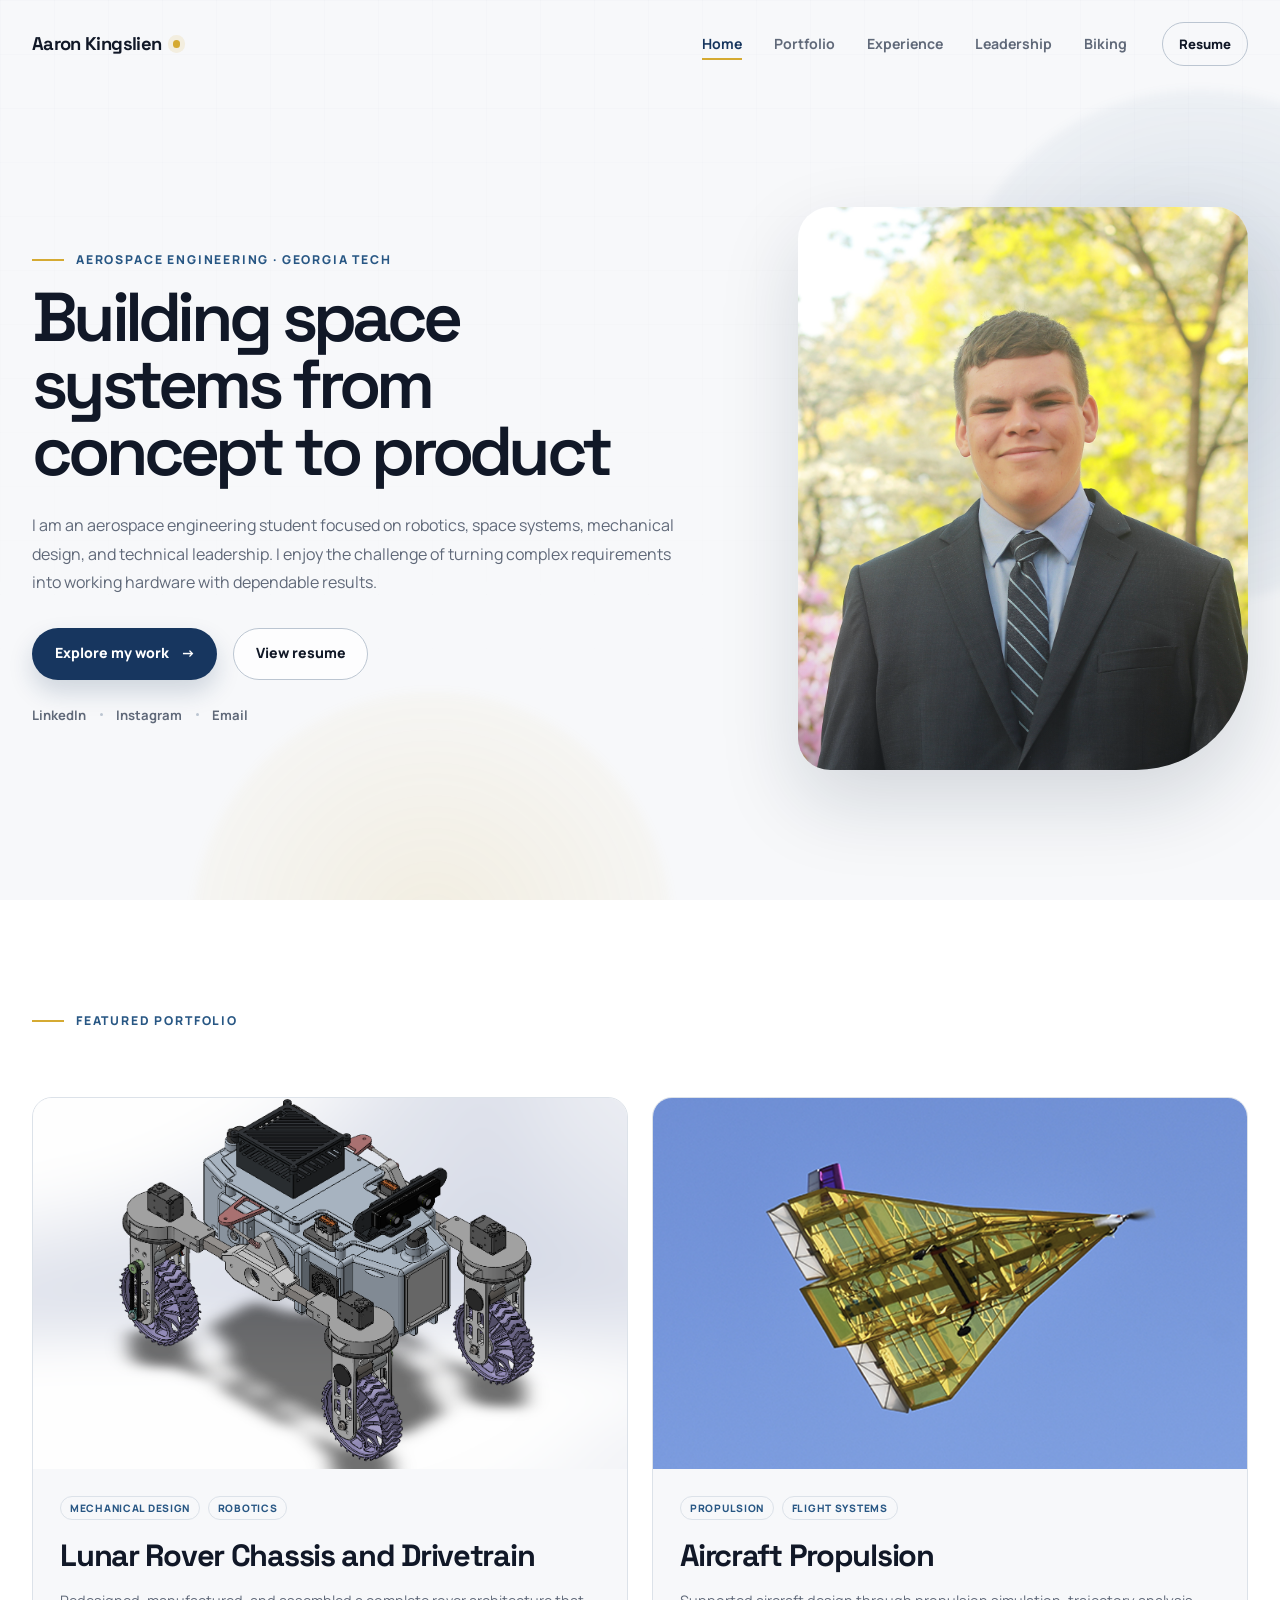
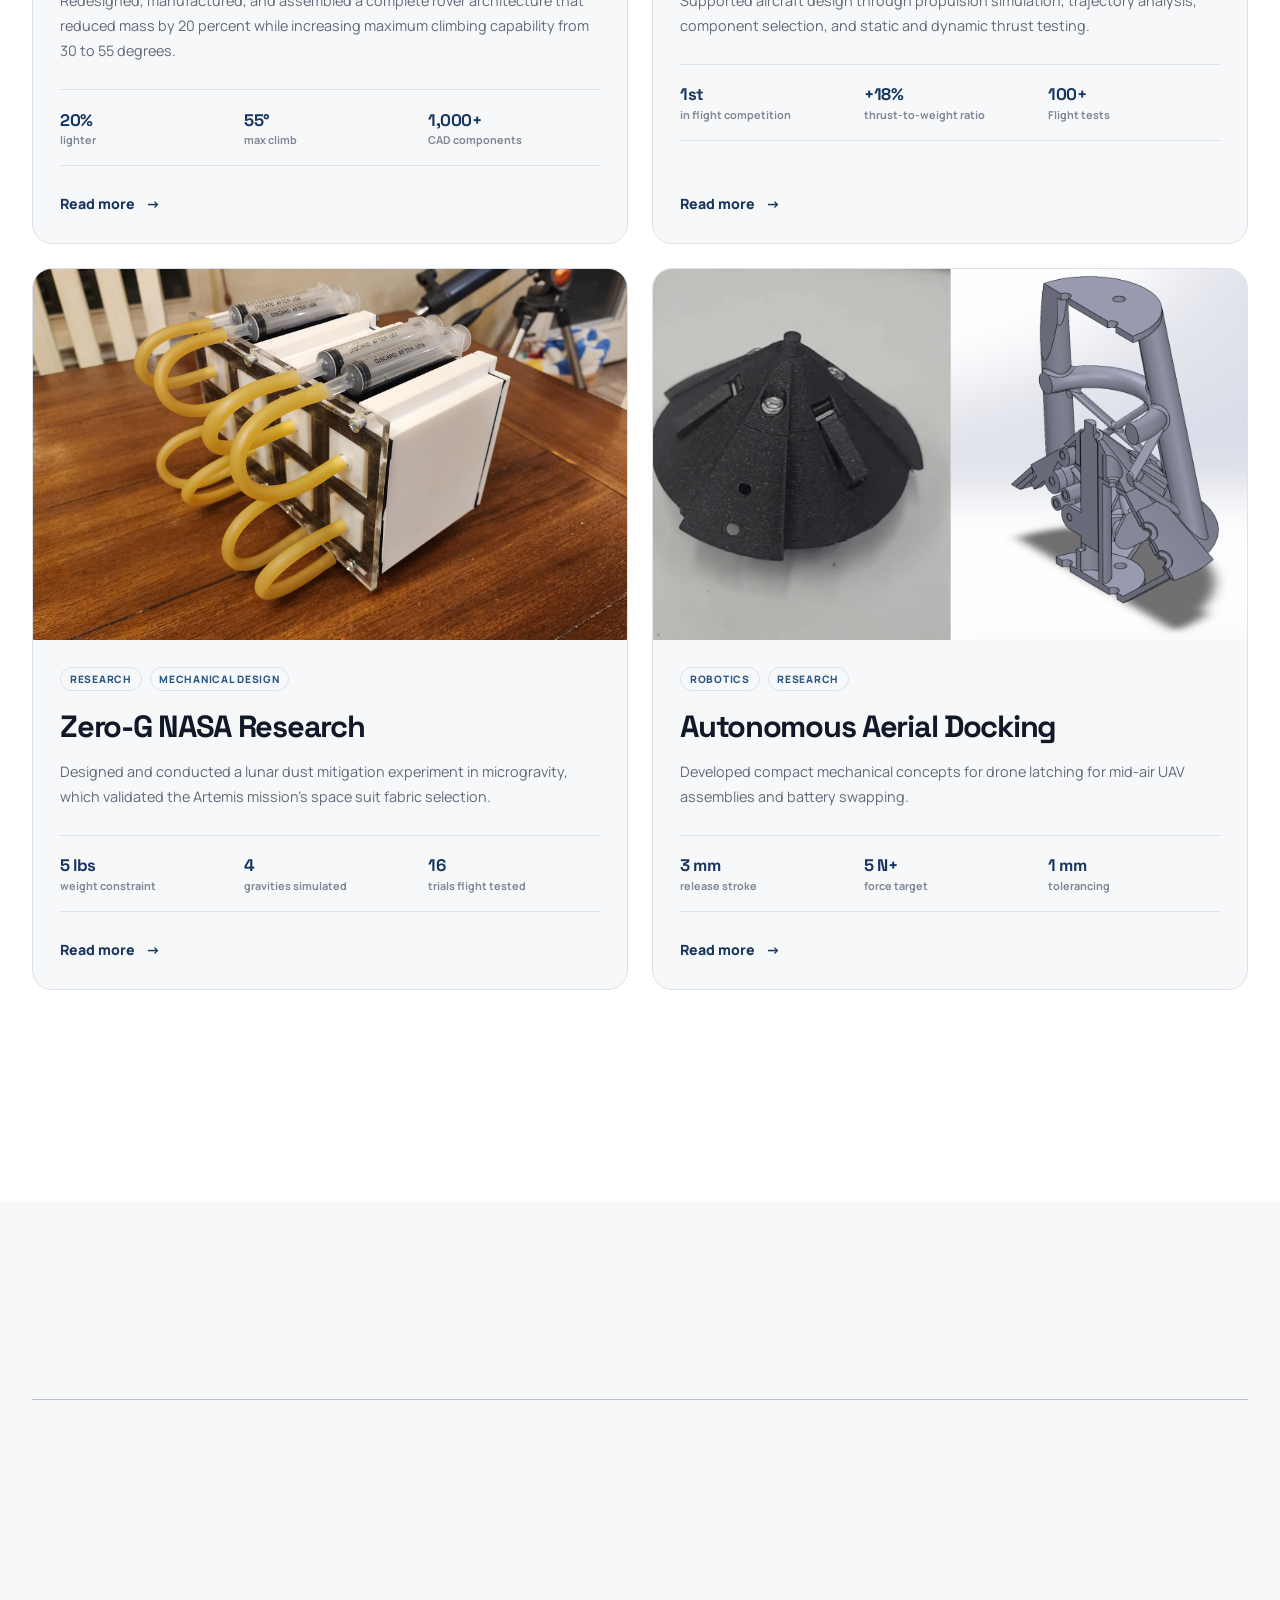
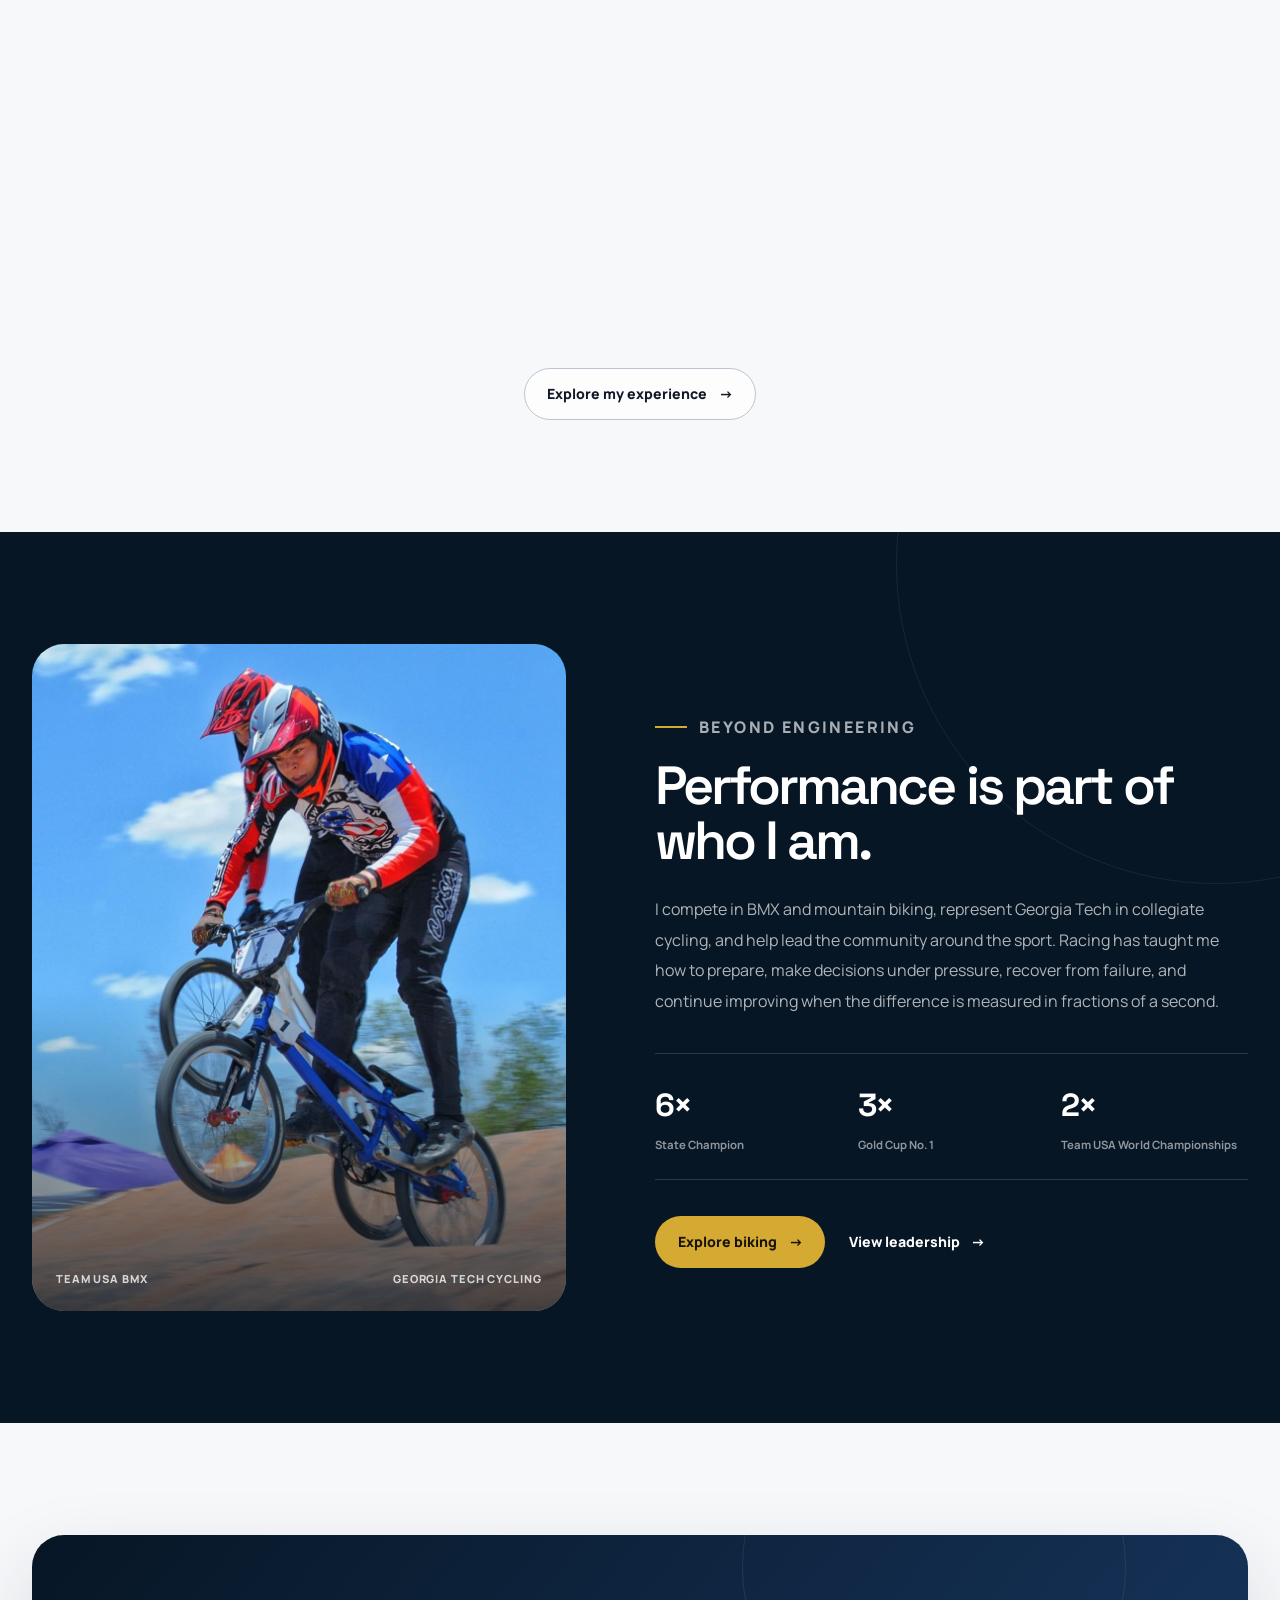
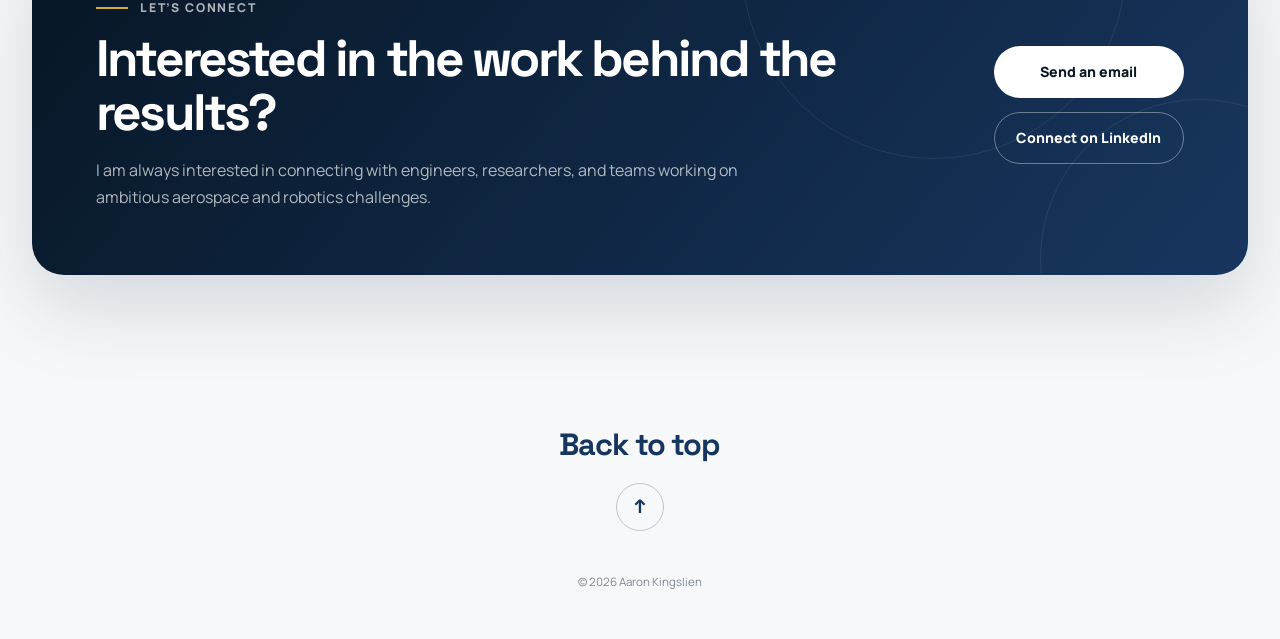
==== commit 30922893: "Fix Zero-G Typo" ====
--- a/index.html
+++ b/index.html
@@ -357,7 +357,7 @@
 
                                 <span>
                                     <strong>16</strong>
-                                    trails flight tested
+                                    trials flight tested
                                 </span>
                             </div>
 
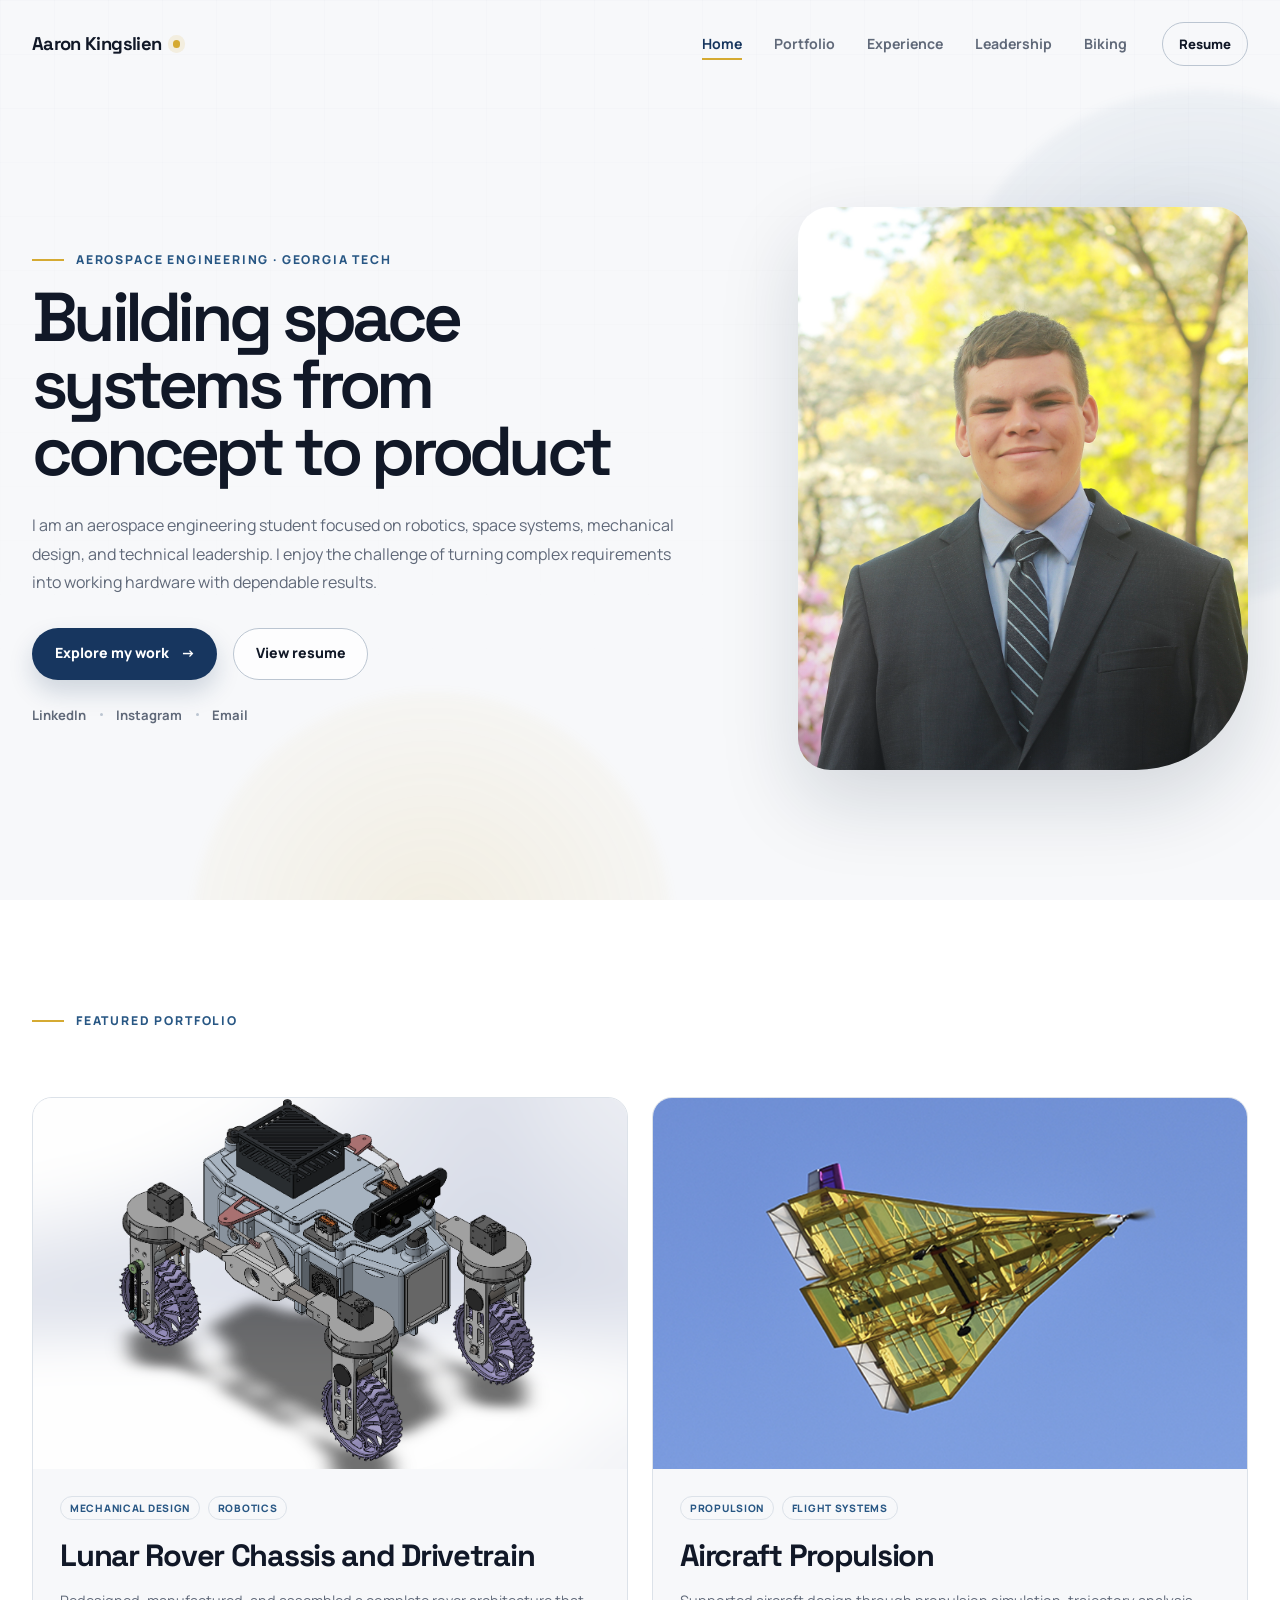
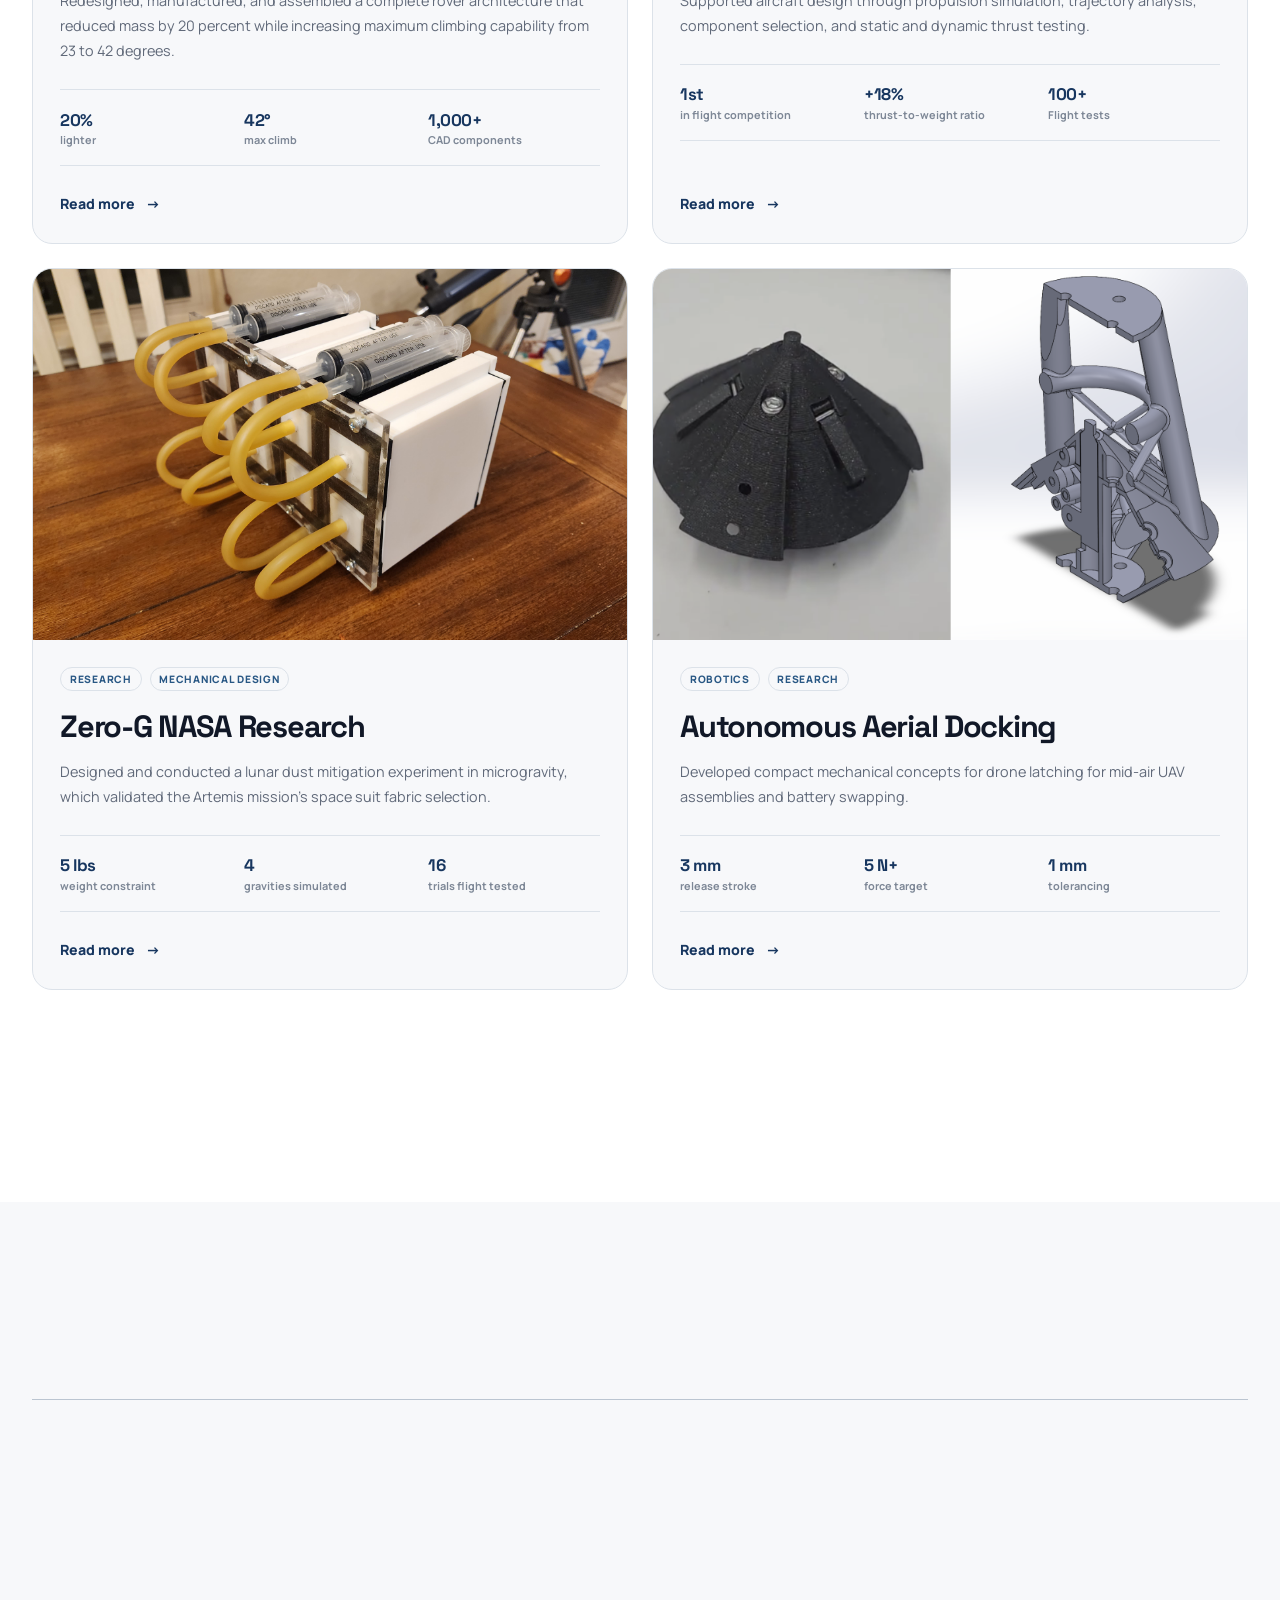
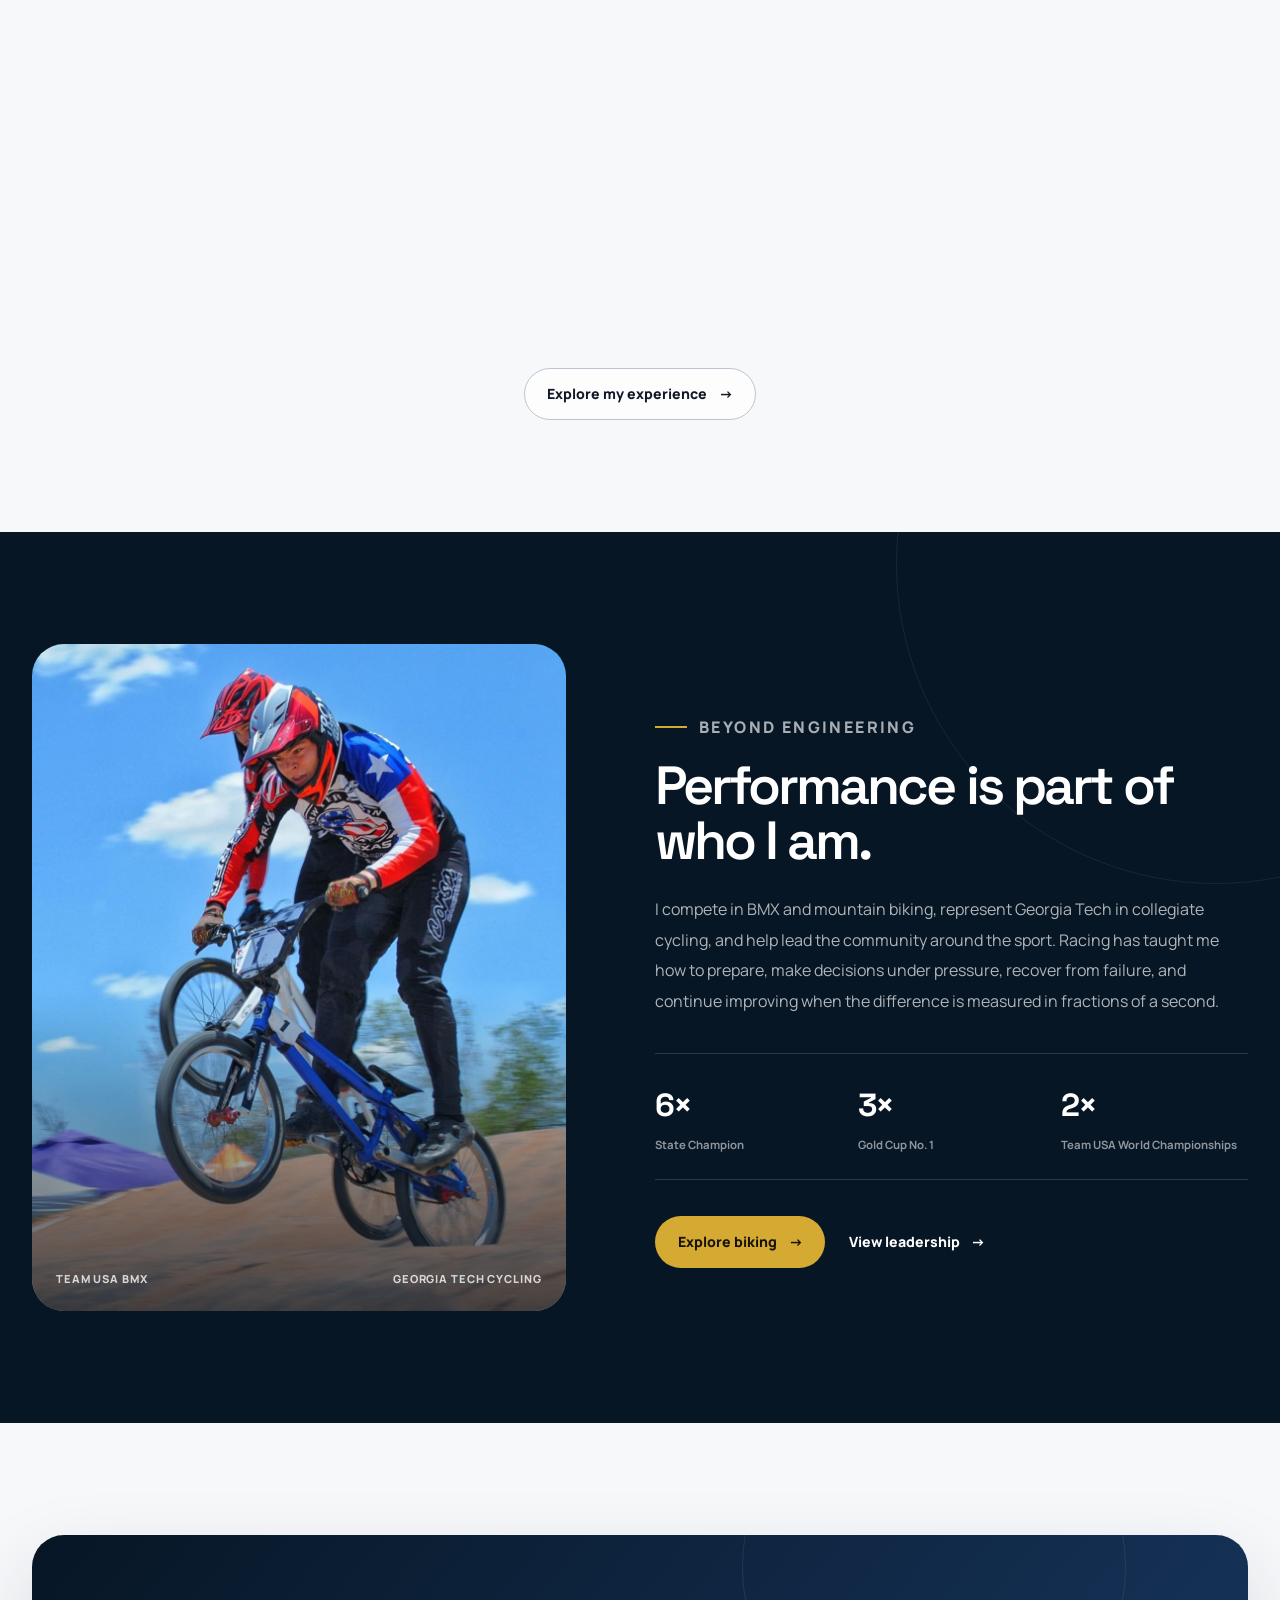
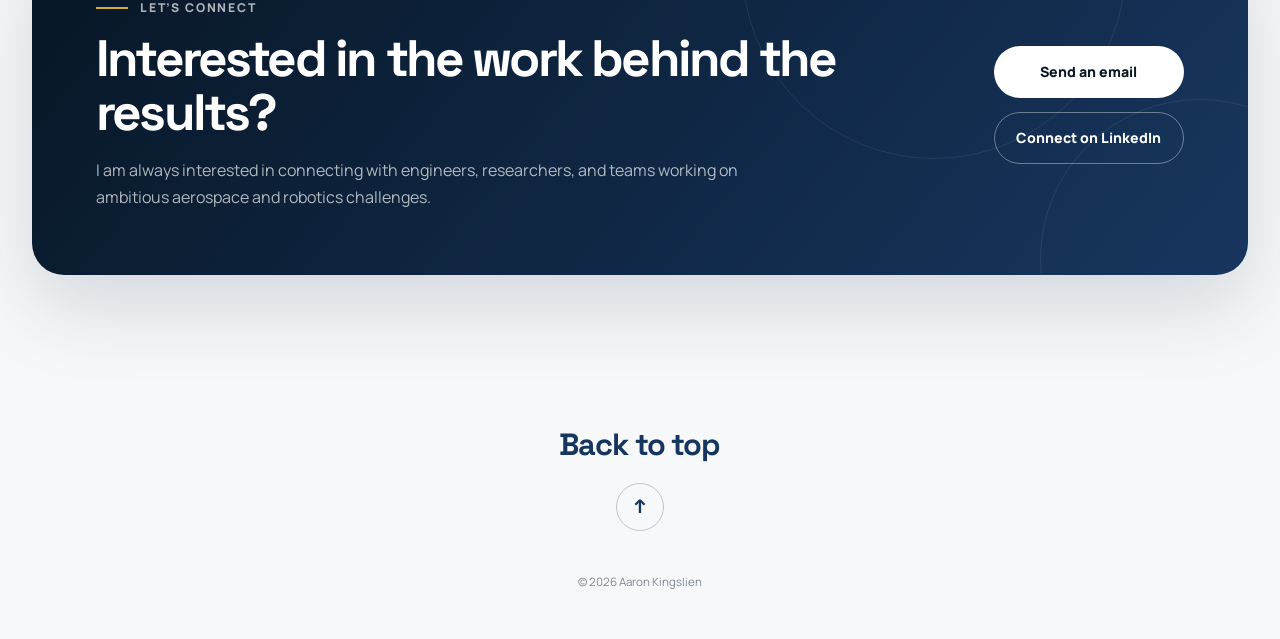
==== commit fceaed70: "Add sitemap and robots.txt" ====
--- a/index.html
+++ b/index.html
@@ -229,7 +229,7 @@
                                 Redesigned, manufactured, and assembled a complete
                                 rover architecture that reduced mass by 20 percent
                                 while increasing maximum climbing capability from
-                                30 to 55 degrees.
+                                23 to 42 degrees.
                             </p>
 
                             <div class="portfolio-card__metrics">
@@ -239,7 +239,7 @@
                                 </span>
 
                                 <span>
-                                    <strong>55°</strong>
+                                    <strong>42°</strong>
                                     max climb
                                 </span>
 
